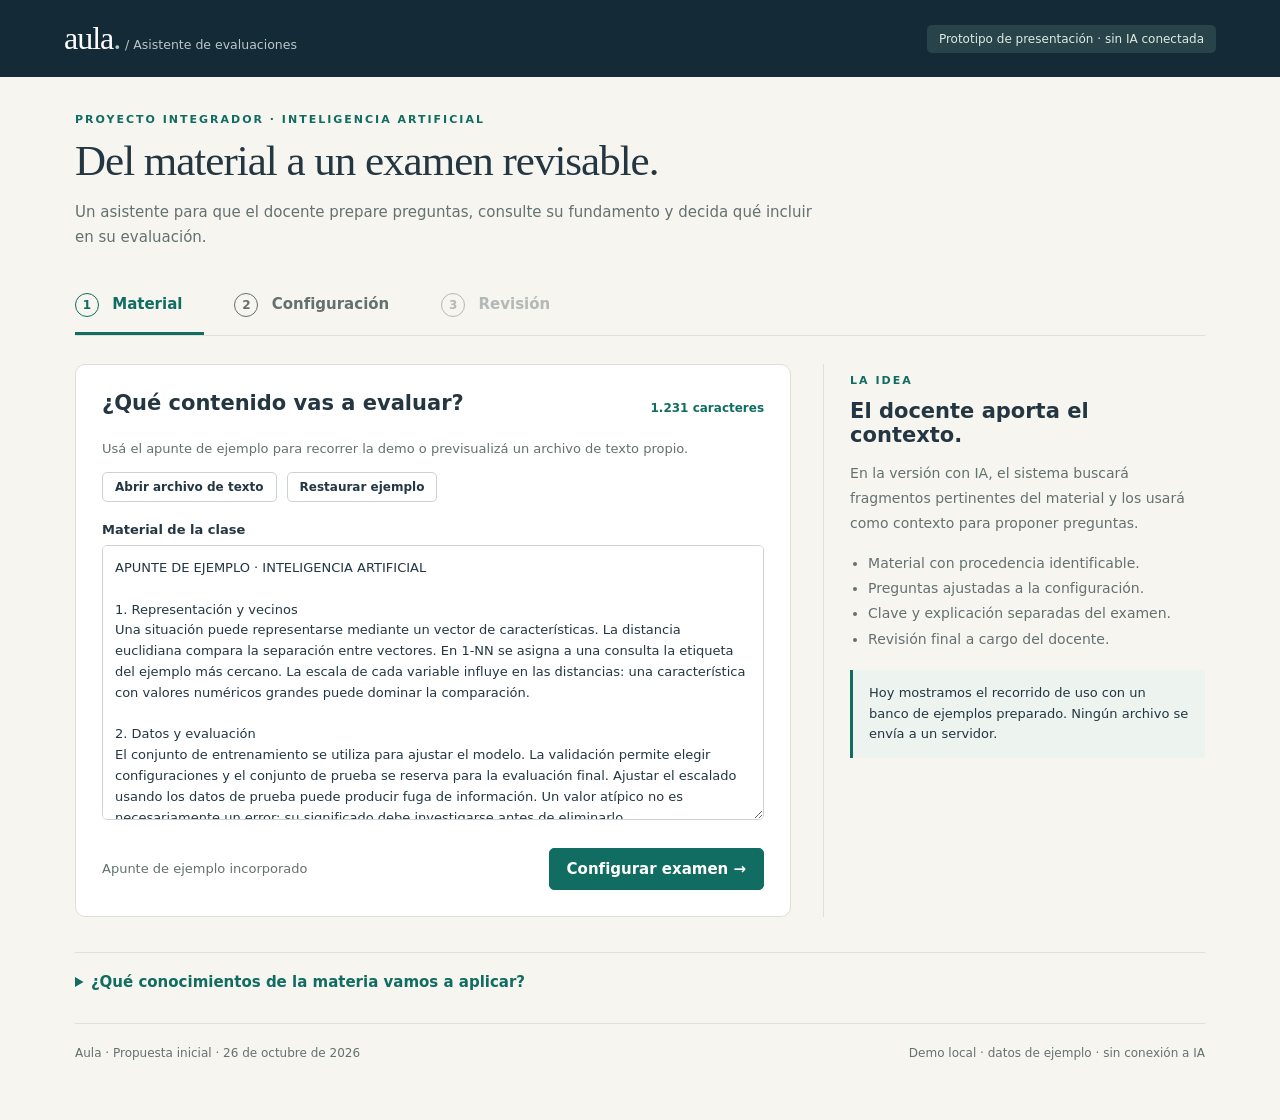
==== demo/index.html @ 92e00334 "Agregar propuesta del integrador y demo para GitHub Pages" ====
<!doctype html>
<html lang="es">
<head><meta charset="utf-8"><meta name="viewport" content="width=device-width, initial-scale=1"><title>Aula · Asistente de exámenes — demo</title>
<style>
:root{--navy:#142a37;--teal:#116c62;--mint:#e5f1eb;--paper:#f6f5f0;--line:#dedfd8;--ink:#233641;--muted:#64716f;--amber:#825a16}*{box-sizing:border-box}body{margin:0;background:var(--paper);color:var(--ink);font-family:Inter,ui-sans-serif,system-ui,-apple-system,sans-serif;font-size:15px}button,input,select,textarea{font:inherit}button{cursor:pointer}button:disabled{opacity:.45;cursor:not-allowed}button:focus-visible,a:focus-visible,input:focus-visible,textarea:focus-visible,select:focus-visible{outline:3px solid #d9a746;outline-offset:3px}header{background:var(--navy);color:white;padding:20px 5%;display:flex;align-items:center;justify-content:space-between;gap:15px}.brand{font-family:Georgia,serif;font-size:32px;letter-spacing:-1px}.brand span{color:#aad3bd}header small{color:#b8c8c8}.demo{background:#28434a;padding:7px 12px;border-radius:5px;font-size:12px;color:#dcebe0}.wrap{max-width:1190px;margin:auto;padding:36px 30px 60px}.eyebrow{text-transform:uppercase;letter-spacing:2px;color:var(--teal);font-size:11px;font-weight:750}h1{font-family:Georgia,serif;font-size:clamp(30px,4vw,43px);font-weight:400;letter-spacing:-1px;margin:10px 0}h2{font-size:21px;margin:0 0 10px}h3{font-size:17px;line-height:1.5}p{line-height:1.65}.lead{max-width:740px;color:var(--muted);margin-bottom:26px}.steps{display:flex;gap:0;border-bottom:1px solid var(--line);margin:28px 0}.step{border:0;border-bottom:3px solid transparent;background:transparent;padding:15px 22px 15px 0;margin-right:30px;color:var(--muted);font-weight:650}.step.active{color:var(--teal);border-bottom-color:var(--teal)}.step b{display:inline-grid;place-items:center;width:24px;height:24px;border:1px solid currentColor;border-radius:50%;margin-right:8px;font-size:12px}.grid{display:grid;grid-template-columns:minmax(0,1.5fr) minmax(270px,.8fr);gap:32px}.panel{background:white;border:1px solid var(--line);border-radius:10px;padding:26px}.aside{padding:10px 0 10px 26px;border-left:1px solid var(--line)}.aside p,.aside li{color:var(--muted);font-size:14px;line-height:1.8}.aside ul{padding-left:18px}.label,label.field{display:block;font-size:13px;font-weight:650;margin:20px 0 8px}.field:first-child{margin-top:0}input[type=text],input[type=number],select,textarea{width:100%;border:1px solid #ccd4ce;border-radius:5px;padding:12px;background:#fff;color:var(--ink)}textarea{line-height:1.6;resize:vertical}#material{min-height:275px;font-size:13px}.row{display:flex;align-items:center;gap:10px;flex-wrap:wrap}.actions{display:flex;justify-content:space-between;align-items:center;gap:15px;margin-top:24px;flex-wrap:wrap}.btn{border:1px solid #cbd4ce;border-radius:5px;background:white;padding:11px 17px;color:var(--ink);font-weight:600}.btn.primary{background:var(--teal);color:white;border-color:var(--teal)}.btn.small{padding:7px 12px;font-size:12px}.btn.ghost{border:0;background:transparent;color:var(--teal);padding-left:0}.note{padding:13px 16px;background:#edf3ef;border-left:3px solid var(--teal);font-size:13px;line-height:1.6;margin:18px 0}.note.amber{background:#faf1df;border-color:#b08b48;color:var(--amber)}.subtle{color:var(--muted);font-size:13px}.hidden,[hidden]{display:none!important}.config{display:grid;grid-template-columns:1fr 1fr;gap:5px 20px}.config .wide{grid-column:1/-1}.summary{display:flex;gap:25px;border-top:1px solid var(--line);border-bottom:1px solid var(--line);padding:18px 0;margin:18px 0}.summary strong{display:block;font-size:27px;color:var(--teal);font-family:Georgia,serif;font-weight:400}.summary span{font-size:12px;color:var(--muted)}.q{background:white;border:1px solid var(--line);border-radius:8px;padding:24px;margin:18px 0}.q-top{display:flex;justify-content:space-between;gap:10px;align-items:center}.q-num{font-size:11px;font-weight:750;color:var(--teal);letter-spacing:1px;text-transform:uppercase}.status{font-size:11px;color:var(--muted)}.status.ok{color:var(--teal)}.q.discarded{opacity:.6;border-style:dashed}.options{list-style:none;padding:0;margin:16px 0}.option{display:flex;gap:12px;padding:11px 13px;margin:7px 0;border:1px solid #e1e5df;border-radius:5px;line-height:1.5}.letter{font-weight:650;color:var(--muted);min-width:18px}.show-key .option.correct{border-color:#a4cdb5;background:#edf6ef}.explanation{display:none}.show-key .explanation{display:block;background:#f5f7f3;padding:16px;border-radius:5px;margin:18px 0;font-size:13px;line-height:1.7}.source{border-left:2px solid #b9cabc;padding-left:12px;margin:12px 0;font-style:italic}.q-foot{display:flex;justify-content:space-between;align-items:center;border-top:1px solid #edf0e9;padding-top:13px;gap:10px;flex-wrap:wrap}.toggle{display:flex;gap:8px;align-items:center;font-size:13px}.toolbar{display:flex;gap:10px;flex-wrap:wrap;margin:20px 0}details{margin-top:35px;border-top:1px solid var(--line);padding-top:20px}summary{cursor:pointer;color:var(--teal);font-weight:650}.concepts{display:grid;grid-template-columns:repeat(3,1fr);gap:24px;margin-top:18px}.concepts h3{font-size:14px}.concepts p{font-size:13px;color:var(--muted)}footer{border-top:1px solid var(--line);padding-top:22px;margin-top:32px;color:var(--muted);font-size:12px;display:flex;justify-content:space-between;gap:15px}dialog{border:0;border-radius:10px;padding:28px;max-width:640px;width:90%;max-height:90vh;overflow:auto;box-shadow:0 20px 80px #142a3740}dialog::backdrop{background:#142a3770}.editopt{display:grid;grid-template-columns:25px 1fr;align-items:center;gap:12px;margin:12px 0}.toast{position:fixed;bottom:24px;left:50%;transform:translateX(-50%);background:var(--navy);color:white;padding:13px 22px;border-radius:6px;z-index:20;font-size:13px}.error{color:#9b3e32;font-size:13px}.count{color:var(--teal);font-size:12px;font-weight:650}.mobile-only{display:none}@media(max-width:740px){.wrap{padding:25px 18px}.grid{grid-template-columns:1fr}.aside{padding:0;border:0}.step{font-size:12px;margin-right:10px;padding-right:6px}.step b{margin-right:4px}.panel,.q{padding:20px}.config{grid-template-columns:1fr}.concepts{grid-template-columns:1fr;gap:0}header small{display:none}footer{flex-direction:column}.summary{gap:20px}}
@media print{header,.hero,.steps,.toolbar,.q-foot,details,footer,.note,.actions,.summary,#editor,.toast,.screen-only{display:none!important}.wrap{padding:0;max-width:none}body{background:white}.q{break-inside:avoid;border:0;border-bottom:1px solid #ccc;border-radius:0;padding:10px 0}.option{border:0;padding:4px}.show-key .option.correct{background:white;border:0}.explanation{display:none!important}.q.discarded{display:none}.print-head{display:block!important}h1{font-size:25px}}
</style></head>
<body>
<header><div><span class="brand">aula<span>.</span></span> <small> / Asistente de evaluaciones</small></div><span class="demo">Prototipo de presentación · sin IA conectada</span></header>
<main class="wrap">
<div class="hero"><div class="eyebrow">Proyecto integrador · Inteligencia Artificial</div><h1>Del material a un examen revisable.</h1><p class="lead">Un asistente para que el docente prepare preguntas, consulte su fundamento y decida qué incluir en su evaluación.</p></div>
<nav class="steps" aria-label="Etapas"><button class="step active" data-step="1"><b>1</b> Material</button><button class="step" data-step="2"><b>2</b> Configuración</button><button class="step" data-step="3" disabled><b>3</b> Revisión</button></nav>
<section id="stage1"><div class="grid"><div class="panel"><div class="row" style="justify-content:space-between"><h2>¿Qué contenido vas a evaluar?</h2><span class="count" id="chars"></span></div><p class="subtle">Usá el apunte de ejemplo para recorrer la demo o previsualizá un archivo de texto propio.</p><div class="row"><label class="btn small" for="upload">Abrir archivo de texto</label><input id="upload" type="file" accept=".txt,.md,.html,.htm" hidden><button class="btn small" id="example">Restaurar ejemplo</button></div><label class="field" for="material">Material de la clase</label><textarea id="material" spellcheck="false"></textarea><div id="customNotice" class="note amber" hidden>Podés previsualizar tu texto, pero la demo no interpreta documentos ni genera preguntas nuevas. Para simular un examen, restaurá el apunte de ejemplo.</div><div class="actions"><span class="subtle" id="fileLabel">Apunte de ejemplo incorporado</span><button class="btn primary" id="next">Configurar examen →</button></div></div><aside class="aside"><div class="eyebrow">La idea</div><h2 style="margin-top:12px">El docente aporta el contexto.</h2><p>En la versión con IA, el sistema buscará fragmentos pertinentes del material y los usará como contexto para proponer preguntas.</p><ul><li>Material con procedencia identificable.</li><li>Preguntas ajustadas a la configuración.</li><li>Clave y explicación separadas del examen.</li><li>Revisión final a cargo del docente.</li></ul><div class="note">Hoy mostramos el recorrido de uso con un banco de ejemplos preparado. Ningún archivo se envía a un servidor.</div></aside></div></section>
<section id="stage2" hidden><div class="grid"><div class="panel"><h2>Un examen según tu criterio.</h2><p class="subtle">Definí el tema y la estructura de las preguntas.</p><form id="config"><div class="config"><div class="wide"><label class="field" for="examTitle">Título del examen</label><input id="examTitle" type="text" maxlength="120" value="Inteligencia Artificial · Evaluación de repaso" required></div><div><label class="field" for="topic">Contenido</label><select id="topic"><option value="all">Todos los temas del ejemplo</option><option value="representation">Representación y vecinos</option><option value="data">Datos y evaluación</option><option value="networks">Redes y aprendizaje</option></select></div><div><label class="field" for="amount">Cantidad de preguntas</label><input id="amount" type="number" value="4" min="1" max="6" required><div class="subtle" id="limit" style="margin-top:5px">Hasta 6 ejemplos disponibles.</div></div><div class="wide"><label class="field" for="mode">Respuestas correctas entre cuatro opciones</label><select id="mode"><option value="single">Una correcta por pregunta</option><option value="multi">Dos correctas por pregunta</option><option value="mixed">Combinar preguntas con una y dos correctas</option></select></div></div><div class="note">Las preguntas de esta demo están preparadas de antemano. La configuración selecciona sus variantes; no se está ejecutando generación con IA.</div><div id="configError" class="error" role="alert"></div><div class="actions"><button type="button" class="btn" id="back">← Material</button><button class="btn primary" id="generate">Crear examen de ejemplo →</button></div></form></div><aside class="aside"><div class="eyebrow">Alcance inicial</div><h2 style="margin-top:12px">Pocas decisiones, bien resueltas.</h2><p>La primera versión se concentrará en material textual, temas delimitados y preguntas con una o dos respuestas correctas.</p><p>No buscamos calificar alumnos ni determinar automáticamente la dificultad. Queremos que cada pregunta pueda revisarse contra su fuente.</p><div class="note">La demo permite editar, aprobar y descartar preguntas, y descargar las aprobadas con su clave separada.</div></aside></div></section>
<section id="stage3" hidden><div class="print-head" hidden><h1 id="printTitle"></h1><p>Nombre: _______________________ Fecha: ____________</p></div><div class="screen-only"><div class="eyebrow">Borrador del examen</div><h2 id="resultTitle" style="font-family:Georgia,serif;font-size:29px;margin-top:10px"></h2><div class="summary"><div><strong id="total">0</strong><span>preguntas</span></div><div><strong id="approved">0</strong><span>aprobadas</span></div><div><strong id="pending">0</strong><span>por revisar</span></div></div><div class="note">Ejemplos simulados a partir del apunte incorporado. Las referencias muestran el respaldo de los ejemplos; esta demo no ejecuta búsqueda semántica, TF-IDF ni un modelo generativo.</div></div><div class="toolbar"><button class="btn" id="reconfigure">← Cambiar configuración</button><label class="toggle"><input type="checkbox" id="showKey"> Mostrar clave y fundamento</label></div><div id="questions"></div><div class="toolbar"><button class="btn primary" id="downloadExam">Descargar examen aprobado</button><button class="btn" id="downloadKey">Descargar clave docente</button><button class="btn" id="print">Imprimir borrador</button></div><p class="subtle screen-only">Las descargas incluyen únicamente preguntas aprobadas. Se guardan como HTML imprimible; desde el navegador podés usar «Guardar como PDF».</p></section>
<details><summary>¿Qué conocimientos de la materia vamos a aplicar?</summary><div class="concepts"><div><h3>Representar y comparar</h3><p>Vectores, producto escalar, norma y similitud coseno para comparar solicitudes con fragmentos de documentos.</p></div><div><h3>Recuperar y generar</h3><p>TF-IDF y embeddings como alternativas de representación. Generación con contexto recuperado, usando modelos preentrenados.</p></div><div><h3>Evaluar y explicar</h3><p>Comparación pequeña de recuperación, revisión de claves y análisis de ambigüedades y referencias. El resultado se mide, no se presupone.</p></div></div></details>
<footer><span>Aula · Propuesta inicial · 26 de octubre de 2026</span><span>Demo local · datos de ejemplo · sin conexión a IA</span></footer>
</main>
<dialog id="editor"><form id="editForm"><h2>Editar pregunta</h2><p class="subtle" id="editHint"></p><label class="field" for="editQuestion">Enunciado</label><textarea id="editQuestion" rows="3" required></textarea><div class="label">Opciones · marcá las correctas</div><div id="editOptions"></div><label class="field" for="editExplanation">Fundamento</label><textarea id="editExplanation" rows="3" required></textarea><p class="subtle">La referencia original se conserva. Revisá que siga respaldando los cambios.</p><div class="error" id="editError" role="alert"></div><div class="actions"><button type="button" class="btn" id="cancelEdit">Cancelar</button><button class="btn primary">Guardar y volver a revisar</button></div></form></dialog>
<div class="toast" id="toast" role="status" hidden></div>
<script>
'use strict';
const $=s=>document.querySelector(s);
const sample=`APUNTE DE EJEMPLO · INTELIGENCIA ARTIFICIAL

1. Representación y vecinos
Una situación puede representarse mediante un vector de características. La distancia euclidiana compara la separación entre vectores. En 1-NN se asigna a una consulta la etiqueta del ejemplo más cercano. La escala de cada variable influye en las distancias: una característica con valores numéricos grandes puede dominar la comparación.

2. Datos y evaluación
El conjunto de entrenamiento se utiliza para ajustar el modelo. La validación permite elegir configuraciones y el conjunto de prueba se reserva para la evaluación final. Ajustar el escalado usando los datos de prueba puede producir fuga de información. Un valor atípico no es necesariamente un error: su significado debe investigarse antes de eliminarlo.

3. Redes y aprendizaje
Una neurona calcula una combinación ponderada de entradas más un sesgo y aplica una activación. ReLU devuelve cero para entradas negativas y conserva las positivas. Backpropagation calcula gradientes de la pérdida; el optimizador utiliza esos gradientes para actualizar parámetros. Una tasa de aprendizaje demasiado grande puede producir inestabilidad. Mejorar en entrenamiento no garantiza generalizar a casos nuevos.`;
const bank=[
{topic:'representation',section:'1. Representación y vecinos',quote:'En 1-NN se asigna a una consulta la etiqueta del ejemplo más cercano.',single:['¿Cómo decide un clasificador 1-NN sobre una consulta nueva?',['Copia la etiqueta del ejemplo más cercano.','Promedia todas las etiquetas y devuelve siempre un decimal.','Ignora los ejemplos y usa una clase fija.','Entrena necesariamente una red neuronal profunda.'],[0],'1-NN compara la consulta con los ejemplos y utiliza la etiqueta del vecino más cercano. Las demás opciones no describen ese mecanismo.'],multi:['¿Qué afirmaciones sobre representación y 1-NN coinciden con el apunte?',['Una situación puede expresarse como un vector de características.','1-NN utiliza la etiqueta de un ejemplo cercano para decidir.','1-NN necesita una red profunda para calcular una distancia.','La representación conserva necesariamente toda la información del mundo real.'],[0,1],'Los vectores representan características seleccionadas y 1-NN utiliza el vecino más cercano. No requiere una red profunda y la representación no garantiza conservar toda la realidad.']},
{topic:'representation',section:'1. Representación y vecinos',quote:'La escala de cada variable influye en las distancias: una característica con valores numéricos grandes puede dominar la comparación.',single:['¿Qué problema puede causar comparar variables con escalas muy diferentes?',['Una variable de gran magnitud puede dominar la distancia.','La distancia deja de depender de los valores numéricos.','Todas las variables adquieren automáticamente la misma influencia.','El algoritmo elimina las variables irrelevantes por sí solo.'],[0],'La distancia combina diferencias numéricas. Una escala grande puede tener un peso desproporcionado; las otras opciones atribuyen al algoritmo propiedades que el apunte no establece.'],multi:['¿Qué dos afirmaciones sobre las distancias están respaldadas por el apunte?',['La distancia euclidiana permite comparar separación entre vectores.','Las escalas influyen en la comparación entre observaciones.','Una escala grande prueba que la variable es más importante.','Cambiar las unidades nunca puede modificar los vecinos encontrados.'],[0,1],'La distancia compara representaciones y depende de sus escalas. Una magnitud numérica mayor no demuestra importancia conceptual y cambiar unidades puede cambiar las distancias.']},
{topic:'data',section:'2. Datos y evaluación',quote:'La validación permite elegir configuraciones y el conjunto de prueba se reserva para la evaluación final.',single:['¿Para qué se utiliza principalmente el conjunto de validación?',['Para elegir configuraciones durante el desarrollo.','Para reemplazar todos los datos de entrenamiento.','Para garantizar que nunca habrá errores.','Para publicar directamente la nota de los estudiantes.'],[0],'La validación orienta la selección de configuraciones; entrenamiento y prueba cumplen funciones diferentes. No garantiza ausencia de errores ni asigna notas.'],multi:['¿Qué dos prácticas son coherentes con la separación de datos del apunte?',['Usar validación para elegir configuraciones.','Reservar prueba para una evaluación final.','Usar siempre el test para elegir el mejor modelo.','Ajustar todas las transformaciones con prueba antes de entrenar.'],[0,1],'La selección utiliza validación y la evaluación final utiliza prueba. Elegir o ajustar con test compromete su independencia.']},
{topic:'data',section:'2. Datos y evaluación',quote:'Ajustar el escalado usando los datos de prueba puede producir fuga de información. Un valor atípico no es necesariamente un error: su significado debe investigarse antes de eliminarlo.',single:['¿Qué conviene hacer al encontrar un valor atípico?',['Investigar qué representa antes de decidir eliminarlo.','Borrarlo siempre porque necesariamente está mal.','Convertirlo automáticamente en la etiqueta correcta.','Utilizarlo para elegir el resultado deseado del test.'],[0],'El apunte distingue una observación atípica de un error confirmado. Las otras acciones no están justificadas por detectar un extremo.'],multi:['¿Qué dos afirmaciones sobre calidad de datos son correctas según el apunte?',['Ajustar el escalado con test puede introducir fuga de información.','Un valor atípico puede requerir investigación antes de eliminarlo.','Todo valor atípico demuestra una falla del sensor.','El test debe determinar siempre las transformaciones del modelo.'],[0,1],'El uso de test para ajustar transformaciones puede contaminar la evaluación, y los valores atípicos deben interpretarse en contexto.']},
{topic:'networks',section:'3. Redes y aprendizaje',quote:'Una neurona calcula una combinación ponderada de entradas más un sesgo y aplica una activación. ReLU devuelve cero para entradas negativas y conserva las positivas.',single:['¿Qué devuelve ReLU cuando recibe un valor negativo?',['Cero.','El mismo valor negativo.','Siempre uno.','Una etiqueta elegida al azar.'],[0],'ReLU aplica max(0,z): devuelve cero para valores negativos. Las otras opciones no corresponden a esa función.'],multi:['¿Qué dos afirmaciones describen la neurona y ReLU?',['La neurona combina entradas usando pesos y un sesgo.','ReLU conserva los valores positivos.','ReLU convierte cualquier entrada en una probabilidad calibrada.','El sesgo reemplaza a todas las entradas de una neurona.'],[0,1],'La combinación ponderada y el sesgo forman la preactivación; ReLU mantiene la región positiva. No produce por sí sola una probabilidad calibrada ni elimina las entradas.']},
{topic:'networks',section:'3. Redes y aprendizaje',quote:'Backpropagation calcula gradientes de la pérdida; el optimizador utiliza esos gradientes para actualizar parámetros. Una tasa de aprendizaje demasiado grande puede producir inestabilidad.',single:['¿Cuál es la función de backpropagation?',['Calcular los gradientes de la pérdida.','Eliminar la necesidad de una función de pérdida.','Garantizar que el modelo generalice perfectamente.','Elegir por sí solo todas las variables del dataset.'],[0],'Backpropagation calcula gradientes; el optimizador realiza la actualización. Ninguno de los otros efectos está garantizado por el procedimiento.'],multi:['¿Qué dos afirmaciones sobre entrenamiento coinciden con el apunte?',['El optimizador utiliza gradientes para actualizar parámetros.','Una tasa de aprendizaje excesiva puede provocar inestabilidad.','Mejorar en entrenamiento garantiza generalizar.','Backpropagation vuelve innecesarios los datos.'],[0,1],'El optimizador utiliza los gradientes y el tamaño del paso afecta estabilidad. El desempeño de entrenamiento no garantiza generalización y el aprendizaje sigue requiriendo datos.']}
];
let questions=[],editing=-1,custom=false;
function esc(v){return String(v).replace(/[&<>"']/g,c=>({'&':'&amp;','<':'&lt;','>':'&gt;','"':'&quot;',"'":'&#39;'}[c]));}
function toast(t){$('#toast').textContent=t;$('#toast').hidden=false;clearTimeout(toast.timer);toast.timer=setTimeout(()=>$('#toast').hidden=true,3500);}
function stage(n){[1,2,3].forEach(i=>{$('#stage'+i).hidden=i!==n;const b=$(`[data-step="${i}"]`);b.classList.toggle('active',i===n);b.setAttribute('aria-current',i===n?'step':'false');});window.scrollTo({top:0,behavior:'smooth'});}
function materialChange(){custom=$('#material').value.trim()!==sample.trim();$('#chars').textContent=$('#material').value.length.toLocaleString('es-AR')+' caracteres';$('#customNotice').hidden=!custom;$('#generate').disabled=custom||!$('#material').value.trim();}
function restore(){ $('#material').value=sample;$('#fileLabel').textContent='Apunte de ejemplo incorporado';$('#upload').value='';materialChange();}
$('#material').addEventListener('input',materialChange);$('#example').onclick=restore;
$('#upload').onchange=async e=>{const f=e.target.files[0];if(!f)return;if(f.size>1000000){toast('Para esta previsualización, usá un archivo de hasta 1 MB.');return;}let text=await f.text();if(/\.html?$/i.test(f.name)){const d=new DOMParser().parseFromString(text,'text/html');d.querySelectorAll('script,style,noscript').forEach(n=>n.remove());text=d.body.textContent;}$('#material').value=text;$('#fileLabel').textContent=f.name;materialChange();};
$('#next').onclick=()=>{if(!$('#material').value.trim()){toast('Agregá material o restaurá el ejemplo.');return;}stage(2);};$('#back').onclick=()=>stage(1);$('#reconfigure').onclick=()=>stage(2);
document.querySelectorAll('.step').forEach(b=>b.onclick=()=>stage(Number(b.dataset.step)));
$('#topic').onchange=()=>{let limit=$('#topic').value==='all'?6:2;$('#amount').max=limit;$('#amount').value=Math.min(Number($('#amount').value)||1,limit);$('#limit').textContent=`Hasta ${limit} ejemplos disponibles para esta selección.`;};
$('#config').onsubmit=e=>{e.preventDefault();if(custom){toast('Restaurá el material de ejemplo para simular el examen.');return;}const amount=Number($('#amount').value),topic=$('#topic').value;const pool=bank.filter(q=>topic==='all'||q.topic===topic);if(!Number.isInteger(amount)||amount<1||amount>pool.length){$('#configError').textContent='Elegí una cantidad válida para los ejemplos disponibles.';return;}$('#configError').textContent='';const selected=topic==='all'?[bank[0],bank[2],bank[4],bank[1],bank[3],bank[5]]:pool;questions=selected.slice(0,amount).map((b,i)=>{const multi=$('#mode').value==='multi'||($('#mode').value==='mixed'&&i%2===1);const v=multi?b.multi:b.single;const order=[0,1,2,3].map((_,j)=>(j+i)%4);return {q:v[0],options:order.map(j=>v[1][j]),keys:order.map((j,k)=>v[2].includes(j)?k:-1).filter(k=>k>=0),explanation:v[3],section:b.section,quote:b.quote,status:'pending',required:v[2].length};});$('#resultTitle').textContent=$('#examTitle').value;$('#printTitle').textContent=$('#examTitle').value;$('#showKey').checked=false;$('#questions').classList.remove('show-key');$('[data-step="3"]').disabled=false;render();stage(3);toast('Examen de ejemplo preparado. Revisá las preguntas.');};
function render(){ $('#total').textContent=questions.length;$('#approved').textContent=questions.filter(q=>q.status==='approved').length;$('#pending').textContent=questions.filter(q=>q.status==='pending').length;$('#questions').innerHTML=questions.map((q,i)=>`<article class="q ${q.status==='discarded'?'discarded':''}"><div class="q-top"><span class="q-num">Pregunta ${i+1} · ${q.required===1?'Una correcta':'Dos correctas'}</span><span class="status ${q.status==='approved'?'ok':''}">${q.status==='approved'?'✓ Aprobada':q.status==='discarded'?'Descartada':'Pendiente de revisión'}</span></div><h3>${esc(q.q)}</h3><p class="subtle">${q.required===1?'Marcá una opción.':'Marcá exactamente dos opciones.'}</p><ul class="options">${q.options.map((o,j)=>`<li class="option ${q.keys.includes(j)?'correct':''}"><span class="letter">${String.fromCharCode(65+j)}.</span><span>${esc(o)}</span></li>`).join('')}</ul><div class="explanation"><strong>Clave: ${q.keys.map(k=>String.fromCharCode(65+k)).join(', ')}</strong><p>${esc(q.explanation)}</p><strong>Apunte de ejemplo · ${esc(q.section)}</strong><div class="source">«${esc(q.quote)}»</div><span class="subtle">Referencia del ejemplo incorporado; la edición requiere volver a comprobarla.</span></div><div class="q-foot"><button class="btn small" data-action="edit" data-i="${i}">Editar</button><div class="row"><button class="btn small" data-action="discard" data-i="${i}">${q.status==='discarded'?'Restaurar':'Descartar'}</button><button class="btn small ${q.status==='approved'?'':'primary'}" data-action="approve" data-i="${i}">${q.status==='approved'?'Volver a revisar':'Aprobar pregunta'}</button></div></div></article>`).join('');}
$('#questions').onclick=e=>{const b=e.target.closest('button[data-action]');if(!b)return;const i=Number(b.dataset.i),q=questions[i];if(b.dataset.action==='edit'){editing=i;$('#editQuestion').value=q.q;$('#editExplanation').value=q.explanation;$('#editHint').textContent=`Conservá ${q.required} respuesta${q.required===1?' correcta':'s correctas'} entre cuatro opciones.`;$('#editOptions').innerHTML=q.options.map((o,j)=>`<div class="editopt"><input type="checkbox" aria-label="Opción ${String.fromCharCode(65+j)} correcta" value="${j}" ${q.keys.includes(j)?'checked':''}><input type="text" aria-label="Texto de opción ${String.fromCharCode(65+j)}" value="${esc(o)}" required></div>`).join('');$('#editError').textContent='';$('#editor').showModal();return;}if(b.dataset.action==='approve')q.status=q.status==='approved'?'pending':'approved';if(b.dataset.action==='discard')q.status=q.status==='discarded'?'pending':'discarded';render();};
$('#cancelEdit').onclick=()=>$('#editor').close();$('#editForm').onsubmit=e=>{e.preventDefault();const q=questions[editing];const keys=[...$('#editOptions').querySelectorAll('input[type=checkbox]:checked')].map(n=>Number(n.value));if(keys.length!==q.required){$('#editError').textContent=`Marcá exactamente ${q.required} respuesta${q.required===1?'':'s'} correcta${q.required===1?'':'s'}.`;return;}q.q=$('#editQuestion').value.trim();q.options=[...$('#editOptions').querySelectorAll('input[type=text]')].map(n=>n.value.trim());q.explanation=$('#editExplanation').value.trim();if(!q.q||!q.explanation||q.options.some(o=>!o)){ $('#editError').textContent='Completá el enunciado, todas las opciones y el fundamento.';return;}q.keys=keys;q.status='pending';$('#editor').close();render();toast('Cambios guardados. La pregunta vuelve a estar pendiente.');};
$('#showKey').onchange=e=>$('#questions').classList.toggle('show-key',e.target.checked);
function download(key){const approved=questions.filter(q=>q.status==='approved');if(!approved.length){toast('Aprobá al menos una pregunta antes de descargar.');return;}const title=$('#examTitle').value;const html=`<!doctype html><html lang="es"><meta charset="utf-8"><title>${esc(title)}${key?' · Clave':''}</title><style>body{font:16px Georgia,serif;max-width:800px;margin:45px auto;padding:0 25px;line-height:1.6;color:#192f3b}article{break-inside:avoid;border-bottom:1px solid #ddd;padding:15px 0}li{margin:8px 0}.note{font:12px system-ui;color:#666}h1{font-size:26px}</style><h1>${esc(title)}${key?' · Clave docente':''}</h1><p class="note">Prototipo de presentación: contenido de ejemplo, sin generación con IA.</p>${key?'':'<p>Nombre: __________________________ Fecha: __________</p>'}${approved.map((q,i)=>`<article><h3>${i+1}. ${esc(q.q)}</h3><p>${q.required===1?'Marcá una opción.':'Marcá exactamente dos opciones.'}</p><ol type="A">${q.options.map((o,j)=>`<li>${esc(o)}${key&&q.keys.includes(j)?' <strong>✓ Correcta</strong>':''}</li>`).join('')}</ol>${key?`<p><strong>Fundamento:</strong> ${esc(q.explanation)}</p><p><strong>Fuente:</strong> Apunte de ejemplo · ${esc(q.section)}</p><blockquote>${esc(q.quote)}</blockquote>`:''}</article>`).join('')}</html>`;const blob=new Blob([html],{type:'text/html;charset=utf-8'}),url=URL.createObjectURL(blob),a=document.createElement('a');a.href=url;a.download=key?'clave_docente_demo.html':'examen_demo.html';a.click();setTimeout(()=>URL.revokeObjectURL(url),1000);toast(key?'Clave docente descargada.':'Examen aprobado descargado.');}
$('#downloadExam').onclick=()=>download(false);$('#downloadKey').onclick=()=>download(true);$('#print').onclick=()=>window.print();restore();
</script></body></html>
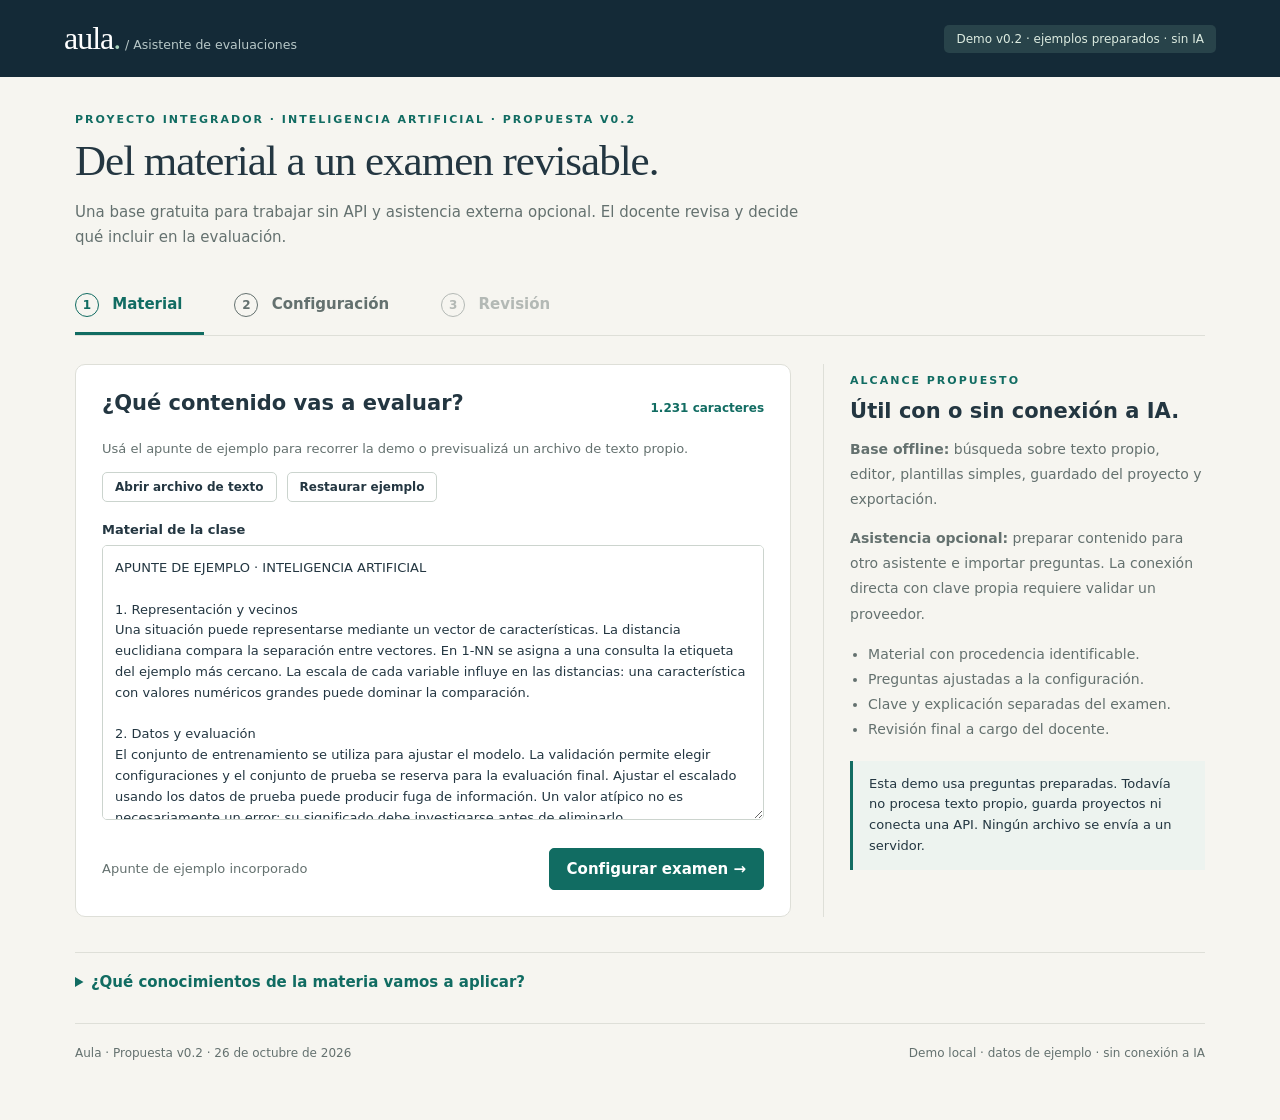
==== commit 9d7272f4: "Alinear propuesta, informe y demo con alcance offline y asistencia opcional" ====
--- a/demo/index.html
+++ b/demo/index.html
@@ -6,15 +6,15 @@
 @media print{header,.hero,.steps,.toolbar,.q-foot,details,footer,.note,.actions,.summary,#editor,.toast,.screen-only{display:none!important}.wrap{padding:0;max-width:none}body{background:white}.q{break-inside:avoid;border:0;border-bottom:1px solid #ccc;border-radius:0;padding:10px 0}.option{border:0;padding:4px}.show-key .option.correct{background:white;border:0}.explanation{display:none!important}.q.discarded{display:none}.print-head{display:block!important}h1{font-size:25px}}
 </style></head>
 <body>
-<header><div><span class="brand">aula<span>.</span></span> <small> / Asistente de evaluaciones</small></div><span class="demo">Prototipo de presentación · sin IA conectada</span></header>
+<header><div><span class="brand">aula<span>.</span></span> <small> / Asistente de evaluaciones</small></div><span class="demo">Demo v0.2 · ejemplos preparados · sin IA</span></header>
 <main class="wrap">
-<div class="hero"><div class="eyebrow">Proyecto integrador · Inteligencia Artificial</div><h1>Del material a un examen revisable.</h1><p class="lead">Un asistente para que el docente prepare preguntas, consulte su fundamento y decida qué incluir en su evaluación.</p></div>
+<div class="hero"><div class="eyebrow">Proyecto integrador · Inteligencia Artificial · propuesta v0.2</div><h1>Del material a un examen revisable.</h1><p class="lead">Una base gratuita para trabajar sin API y asistencia externa opcional. El docente revisa y decide qué incluir en la evaluación.</p></div>
 <nav class="steps" aria-label="Etapas"><button class="step active" data-step="1"><b>1</b> Material</button><button class="step" data-step="2"><b>2</b> Configuración</button><button class="step" data-step="3" disabled><b>3</b> Revisión</button></nav>
-<section id="stage1"><div class="grid"><div class="panel"><div class="row" style="justify-content:space-between"><h2>¿Qué contenido vas a evaluar?</h2><span class="count" id="chars"></span></div><p class="subtle">Usá el apunte de ejemplo para recorrer la demo o previsualizá un archivo de texto propio.</p><div class="row"><label class="btn small" for="upload">Abrir archivo de texto</label><input id="upload" type="file" accept=".txt,.md,.html,.htm" hidden><button class="btn small" id="example">Restaurar ejemplo</button></div><label class="field" for="material">Material de la clase</label><textarea id="material" spellcheck="false"></textarea><div id="customNotice" class="note amber" hidden>Podés previsualizar tu texto, pero la demo no interpreta documentos ni genera preguntas nuevas. Para simular un examen, restaurá el apunte de ejemplo.</div><div class="actions"><span class="subtle" id="fileLabel">Apunte de ejemplo incorporado</span><button class="btn primary" id="next">Configurar examen →</button></div></div><aside class="aside"><div class="eyebrow">La idea</div><h2 style="margin-top:12px">El docente aporta el contexto.</h2><p>En la versión con IA, el sistema buscará fragmentos pertinentes del material y los usará como contexto para proponer preguntas.</p><ul><li>Material con procedencia identificable.</li><li>Preguntas ajustadas a la configuración.</li><li>Clave y explicación separadas del examen.</li><li>Revisión final a cargo del docente.</li></ul><div class="note">Hoy mostramos el recorrido de uso con un banco de ejemplos preparado. Ningún archivo se envía a un servidor.</div></aside></div></section>
-<section id="stage2" hidden><div class="grid"><div class="panel"><h2>Un examen según tu criterio.</h2><p class="subtle">Definí el tema y la estructura de las preguntas.</p><form id="config"><div class="config"><div class="wide"><label class="field" for="examTitle">Título del examen</label><input id="examTitle" type="text" maxlength="120" value="Inteligencia Artificial · Evaluación de repaso" required></div><div><label class="field" for="topic">Contenido</label><select id="topic"><option value="all">Todos los temas del ejemplo</option><option value="representation">Representación y vecinos</option><option value="data">Datos y evaluación</option><option value="networks">Redes y aprendizaje</option></select></div><div><label class="field" for="amount">Cantidad de preguntas</label><input id="amount" type="number" value="4" min="1" max="6" required><div class="subtle" id="limit" style="margin-top:5px">Hasta 6 ejemplos disponibles.</div></div><div class="wide"><label class="field" for="mode">Respuestas correctas entre cuatro opciones</label><select id="mode"><option value="single">Una correcta por pregunta</option><option value="multi">Dos correctas por pregunta</option><option value="mixed">Combinar preguntas con una y dos correctas</option></select></div></div><div class="note">Las preguntas de esta demo están preparadas de antemano. La configuración selecciona sus variantes; no se está ejecutando generación con IA.</div><div id="configError" class="error" role="alert"></div><div class="actions"><button type="button" class="btn" id="back">← Material</button><button class="btn primary" id="generate">Crear examen de ejemplo →</button></div></form></div><aside class="aside"><div class="eyebrow">Alcance inicial</div><h2 style="margin-top:12px">Pocas decisiones, bien resueltas.</h2><p>La primera versión se concentrará en material textual, temas delimitados y preguntas con una o dos respuestas correctas.</p><p>No buscamos calificar alumnos ni determinar automáticamente la dificultad. Queremos que cada pregunta pueda revisarse contra su fuente.</p><div class="note">La demo permite editar, aprobar y descartar preguntas, y descargar las aprobadas con su clave separada.</div></aside></div></section>
-<section id="stage3" hidden><div class="print-head" hidden><h1 id="printTitle"></h1><p>Nombre: _______________________ Fecha: ____________</p></div><div class="screen-only"><div class="eyebrow">Borrador del examen</div><h2 id="resultTitle" style="font-family:Georgia,serif;font-size:29px;margin-top:10px"></h2><div class="summary"><div><strong id="total">0</strong><span>preguntas</span></div><div><strong id="approved">0</strong><span>aprobadas</span></div><div><strong id="pending">0</strong><span>por revisar</span></div></div><div class="note">Ejemplos simulados a partir del apunte incorporado. Las referencias muestran el respaldo de los ejemplos; esta demo no ejecuta búsqueda semántica, TF-IDF ni un modelo generativo.</div></div><div class="toolbar"><button class="btn" id="reconfigure">← Cambiar configuración</button><label class="toggle"><input type="checkbox" id="showKey"> Mostrar clave y fundamento</label></div><div id="questions"></div><div class="toolbar"><button class="btn primary" id="downloadExam">Descargar examen aprobado</button><button class="btn" id="downloadKey">Descargar clave docente</button><button class="btn" id="print">Imprimir borrador</button></div><p class="subtle screen-only">Las descargas incluyen únicamente preguntas aprobadas. Se guardan como HTML imprimible; desde el navegador podés usar «Guardar como PDF».</p></section>
-<details><summary>¿Qué conocimientos de la materia vamos a aplicar?</summary><div class="concepts"><div><h3>Representar y comparar</h3><p>Vectores, producto escalar, norma y similitud coseno para comparar solicitudes con fragmentos de documentos.</p></div><div><h3>Recuperar y generar</h3><p>TF-IDF y embeddings como alternativas de representación. Generación con contexto recuperado, usando modelos preentrenados.</p></div><div><h3>Evaluar y explicar</h3><p>Comparación pequeña de recuperación, revisión de claves y análisis de ambigüedades y referencias. El resultado se mide, no se presupone.</p></div></div></details>
-<footer><span>Aula · Propuesta inicial · 26 de octubre de 2026</span><span>Demo local · datos de ejemplo · sin conexión a IA</span></footer>
+<section id="stage1"><div class="grid"><div class="panel"><div class="row" style="justify-content:space-between"><h2>¿Qué contenido vas a evaluar?</h2><span class="count" id="chars"></span></div><p class="subtle">Usá el apunte de ejemplo para recorrer la demo o previsualizá un archivo de texto propio.</p><div class="row"><label class="btn small" for="upload">Abrir archivo de texto</label><input id="upload" type="file" accept=".txt,.md,.html,.htm" hidden><button class="btn small" id="example">Restaurar ejemplo</button></div><label class="field" for="material">Material de la clase</label><textarea id="material" spellcheck="false"></textarea><div id="customNotice" class="note amber" hidden>Podés previsualizar tu texto, pero la demo no interpreta documentos ni genera preguntas nuevas. Para simular un examen, restaurá el apunte de ejemplo.</div><div class="actions"><span class="subtle" id="fileLabel">Apunte de ejemplo incorporado</span><button class="btn primary" id="next">Configurar examen →</button></div></div><aside class="aside"><div class="eyebrow">Alcance propuesto</div><h2 style="margin-top:12px">Útil con o sin conexión a IA.</h2><p><strong>Base offline:</strong> búsqueda sobre texto propio, editor, plantillas simples, guardado del proyecto y exportación.</p><p><strong>Asistencia opcional:</strong> preparar contenido para otro asistente e importar preguntas. La conexión directa con clave propia requiere validar un proveedor.</p><ul><li>Material con procedencia identificable.</li><li>Preguntas ajustadas a la configuración.</li><li>Clave y explicación separadas del examen.</li><li>Revisión final a cargo del docente.</li></ul><div class="note">Esta demo usa preguntas preparadas. Todavía no procesa texto propio, guarda proyectos ni conecta una API. Ningún archivo se envía a un servidor.</div></aside></div></section>
+<section id="stage2" hidden><div class="grid"><div class="panel"><h2>Un examen según tu criterio.</h2><p class="subtle">Definí el tema y la estructura de las preguntas.</p><form id="config"><div class="config"><div class="wide"><label class="field" for="accessMode">Recorrido a presentar</label><select id="accessMode"><option value="basic">Básico sin API · simulación</option><option value="assisted">Asistencia externa opcional · simulación</option></select><div id="accessHelp" class="note">En el producto: búsqueda, editor y plantillas simples sobre texto propio, sin API. En esta demo: selección de ejemplos preparados.</div></div><div class="wide"><label class="field" for="examTitle">Título del examen</label><input id="examTitle" type="text" maxlength="120" value="Inteligencia Artificial · Evaluación de repaso" required></div><div><label class="field" for="topic">Contenido</label><select id="topic"><option value="all">Todos los temas del ejemplo</option><option value="representation">Representación y vecinos</option><option value="data">Datos y evaluación</option><option value="networks">Redes y aprendizaje</option></select></div><div><label class="field" for="amount">Cantidad de preguntas</label><input id="amount" type="number" value="4" min="1" max="6" required><div class="subtle" id="limit" style="margin-top:5px">Hasta 6 ejemplos disponibles.</div></div><div class="wide"><label class="field" for="mode">Respuestas correctas entre cuatro opciones</label><select id="mode"><option value="single">Una correcta por pregunta</option><option value="multi">Dos correctas por pregunta</option><option value="mixed">Combinar preguntas con una y dos correctas</option></select></div></div><div class="note">Las preguntas de esta demo están preparadas de antemano. La configuración selecciona sus variantes; no se está ejecutando generación con IA.</div><div id="configError" class="error" role="alert"></div><div class="actions"><button type="button" class="btn" id="back">← Material</button><button class="btn primary" id="generate">Preparar borrador de ejemplo →</button></div></form></div><aside class="aside"><div class="eyebrow">Alcance inicial</div><h2 style="margin-top:12px">Pocas decisiones, bien resueltas.</h2><p>El mínimo propuesto usa texto propio, cuatro opciones y una o dos respuestas correctas. La generación libre no es una función offline comprometida.</p><p>El modo asistido puede usar intercambio manual con otro asistente. No se promete una API gratuita universal ni un servidor pago.</p><div class="note">Hoy funcionan edición, revisión y descarga de ejemplos. Guardar/importar proyectos y procesar material propio son funciones previstas, todavía no implementadas.</div></aside></div></section>
+<section id="stage3" hidden><div class="print-head" hidden><h1 id="printTitle"></h1><p>Nombre: _______________________ Fecha: ____________</p></div><div class="screen-only"><div class="eyebrow">Borrador del examen</div><h2 id="resultTitle" style="font-family:Georgia,serif;font-size:29px;margin-top:10px"></h2><div class="summary"><div><strong id="total">0</strong><span>preguntas</span></div><div><strong id="approved">0</strong><span>aprobadas</span></div><div><strong id="pending">0</strong><span>por revisar</span></div></div><div class="note">Ejemplos simulados a partir del apunte incorporado. Las referencias muestran el respaldo de los ejemplos; esta demo no ejecuta búsqueda semántica, TF-IDF ni un modelo generativo.</div></div><p class="subtle screen-only" id="selectedRoute"></p><div class="toolbar"><button class="btn" id="reconfigure">← Cambiar configuración</button><label class="toggle"><input type="checkbox" id="showKey"> Mostrar clave y fundamento</label></div><div id="questions"></div><div class="toolbar"><button class="btn primary" id="downloadExam">Descargar examen aprobado</button><button class="btn" id="downloadKey">Descargar clave docente</button><button class="btn" id="print">Imprimir borrador</button></div><p class="subtle screen-only">Las descargas incluyen únicamente preguntas aprobadas. Se guardan como HTML imprimible; desde el navegador podés usar «Guardar como PDF».</p></section>
+<details><summary>¿Qué conocimientos de la materia vamos a aplicar?</summary><div class="concepts"><div><h3>Representar y comparar</h3><p>Vectores, producto escalar, norma y similitud coseno para comparar solicitudes con fragmentos de documentos.</p></div><div><h3>Recuperar y generar</h3><p>Búsqueda simple y TF-IDF/coseno en el núcleo. Contexto para asistencia externa; embeddings y modelos propios son ampliaciones opcionales.</p></div><div><h3>Evaluar y explicar</h3><p>Comparación pequeña de recuperación, revisión de claves y análisis de ambigüedades y referencias. El resultado se mide, no se presupone.</p></div></div></details>
+<footer><span>Aula · Propuesta v0.2 · 26 de octubre de 2026</span><span>Demo local · datos de ejemplo · sin conexión a IA</span></footer>
 </main>
 <dialog id="editor"><form id="editForm"><h2>Editar pregunta</h2><p class="subtle" id="editHint"></p><label class="field" for="editQuestion">Enunciado</label><textarea id="editQuestion" rows="3" required></textarea><div class="label">Opciones · marcá las correctas</div><div id="editOptions"></div><label class="field" for="editExplanation">Fundamento</label><textarea id="editExplanation" rows="3" required></textarea><p class="subtle">La referencia original se conserva. Revisá que siga respaldando los cambios.</p><div class="error" id="editError" role="alert"></div><div class="actions"><button type="button" class="btn" id="cancelEdit">Cancelar</button><button class="btn primary">Guardar y volver a revisar</button></div></form></dialog>
 <div class="toast" id="toast" role="status" hidden></div>
@@ -40,6 +40,7 @@
 {topic:'networks',section:'3. Redes y aprendizaje',quote:'Backpropagation calcula gradientes de la pérdida; el optimizador utiliza esos gradientes para actualizar parámetros. Una tasa de aprendizaje demasiado grande puede producir inestabilidad.',single:['¿Cuál es la función de backpropagation?',['Calcular los gradientes de la pérdida.','Eliminar la necesidad de una función de pérdida.','Garantizar que el modelo generalice perfectamente.','Elegir por sí solo todas las variables del dataset.'],[0],'Backpropagation calcula gradientes; el optimizador realiza la actualización. Ninguno de los otros efectos está garantizado por el procedimiento.'],multi:['¿Qué dos afirmaciones sobre entrenamiento coinciden con el apunte?',['El optimizador utiliza gradientes para actualizar parámetros.','Una tasa de aprendizaje excesiva puede provocar inestabilidad.','Mejorar en entrenamiento garantiza generalizar.','Backpropagation vuelve innecesarios los datos.'],[0,1],'El optimizador utiliza los gradientes y el tamaño del paso afecta estabilidad. El desempeño de entrenamiento no garantiza generalización y el aprendizaje sigue requiriendo datos.']}
 ];
 let questions=[],editing=-1,custom=false;
+$('#accessMode').onchange=()=>{ $('#accessHelp').textContent=$('#accessMode').value==='basic'?'En el producto: búsqueda, editor y plantillas simples sobre texto propio, sin API. En esta demo: selección de ejemplos preparados.':'En el producto: intercambio con un asistente externo y API directa solo si se valida un proveedor. Esta demo no solicita claves ni conecta servicios; muestra los mismos ejemplos preparados.'; };
 function esc(v){return String(v).replace(/[&<>"']/g,c=>({'&':'&amp;','<':'&lt;','>':'&gt;','"':'&quot;',"'":'&#39;'}[c]));}
 function toast(t){$('#toast').textContent=t;$('#toast').hidden=false;clearTimeout(toast.timer);toast.timer=setTimeout(()=>$('#toast').hidden=true,3500);}
 function stage(n){[1,2,3].forEach(i=>{$('#stage'+i).hidden=i!==n;const b=$(`[data-step="${i}"]`);b.classList.toggle('active',i===n);b.setAttribute('aria-current',i===n?'step':'false');});window.scrollTo({top:0,behavior:'smooth'});}
@@ -50,11 +51,11 @@
 $('#next').onclick=()=>{if(!$('#material').value.trim()){toast('Agregá material o restaurá el ejemplo.');return;}stage(2);};$('#back').onclick=()=>stage(1);$('#reconfigure').onclick=()=>stage(2);
 document.querySelectorAll('.step').forEach(b=>b.onclick=()=>stage(Number(b.dataset.step)));
 $('#topic').onchange=()=>{let limit=$('#topic').value==='all'?6:2;$('#amount').max=limit;$('#amount').value=Math.min(Number($('#amount').value)||1,limit);$('#limit').textContent=`Hasta ${limit} ejemplos disponibles para esta selección.`;};
-$('#config').onsubmit=e=>{e.preventDefault();if(custom){toast('Restaurá el material de ejemplo para simular el examen.');return;}const amount=Number($('#amount').value),topic=$('#topic').value;const pool=bank.filter(q=>topic==='all'||q.topic===topic);if(!Number.isInteger(amount)||amount<1||amount>pool.length){$('#configError').textContent='Elegí una cantidad válida para los ejemplos disponibles.';return;}$('#configError').textContent='';const selected=topic==='all'?[bank[0],bank[2],bank[4],bank[1],bank[3],bank[5]]:pool;questions=selected.slice(0,amount).map((b,i)=>{const multi=$('#mode').value==='multi'||($('#mode').value==='mixed'&&i%2===1);const v=multi?b.multi:b.single;const order=[0,1,2,3].map((_,j)=>(j+i)%4);return {q:v[0],options:order.map(j=>v[1][j]),keys:order.map((j,k)=>v[2].includes(j)?k:-1).filter(k=>k>=0),explanation:v[3],section:b.section,quote:b.quote,status:'pending',required:v[2].length};});$('#resultTitle').textContent=$('#examTitle').value;$('#printTitle').textContent=$('#examTitle').value;$('#showKey').checked=false;$('#questions').classList.remove('show-key');$('[data-step="3"]').disabled=false;render();stage(3);toast('Examen de ejemplo preparado. Revisá las preguntas.');};
+$('#config').onsubmit=e=>{e.preventDefault();if(custom){toast('Restaurá el material de ejemplo para simular el examen.');return;}const amount=Number($('#amount').value),topic=$('#topic').value;const pool=bank.filter(q=>topic==='all'||q.topic===topic);if(!Number.isInteger(amount)||amount<1||amount>pool.length){$('#configError').textContent='Elegí una cantidad válida para los ejemplos disponibles.';return;}$('#configError').textContent='';const selected=topic==='all'?[bank[0],bank[2],bank[4],bank[1],bank[3],bank[5]]:pool;questions=selected.slice(0,amount).map((b,i)=>{const multi=$('#mode').value==='multi'||($('#mode').value==='mixed'&&i%2===1);const v=multi?b.multi:b.single;const order=[0,1,2,3].map((_,j)=>(j+i)%4);return {q:v[0],options:order.map(j=>v[1][j]),keys:order.map((j,k)=>v[2].includes(j)?k:-1).filter(k=>k>=0),explanation:v[3],section:b.section,quote:b.quote,status:'pending',required:v[2].length};});$('#selectedRoute').textContent=$('#accessMode').value==='basic'?'Recorrido básico simulado · ejemplos preparados, sin búsqueda ni plantillas ejecutadas.':'Recorrido asistido simulado · mismos ejemplos preparados, sin API ni asistente externo conectado.';$('#resultTitle').textContent=$('#examTitle').value;$('#printTitle').textContent=$('#examTitle').value;$('#showKey').checked=false;$('#questions').classList.remove('show-key');$('[data-step="3"]').disabled=false;render();stage(3);toast('Examen de ejemplo preparado. Revisá las preguntas.');};
 function render(){ $('#total').textContent=questions.length;$('#approved').textContent=questions.filter(q=>q.status==='approved').length;$('#pending').textContent=questions.filter(q=>q.status==='pending').length;$('#questions').innerHTML=questions.map((q,i)=>`<article class="q ${q.status==='discarded'?'discarded':''}"><div class="q-top"><span class="q-num">Pregunta ${i+1} · ${q.required===1?'Una correcta':'Dos correctas'}</span><span class="status ${q.status==='approved'?'ok':''}">${q.status==='approved'?'✓ Aprobada':q.status==='discarded'?'Descartada':'Pendiente de revisión'}</span></div><h3>${esc(q.q)}</h3><p class="subtle">${q.required===1?'Marcá una opción.':'Marcá exactamente dos opciones.'}</p><ul class="options">${q.options.map((o,j)=>`<li class="option ${q.keys.includes(j)?'correct':''}"><span class="letter">${String.fromCharCode(65+j)}.</span><span>${esc(o)}</span></li>`).join('')}</ul><div class="explanation"><strong>Clave: ${q.keys.map(k=>String.fromCharCode(65+k)).join(', ')}</strong><p>${esc(q.explanation)}</p><strong>Apunte de ejemplo · ${esc(q.section)}</strong><div class="source">«${esc(q.quote)}»</div><span class="subtle">Referencia del ejemplo incorporado; la edición requiere volver a comprobarla.</span></div><div class="q-foot"><button class="btn small" data-action="edit" data-i="${i}">Editar</button><div class="row"><button class="btn small" data-action="discard" data-i="${i}">${q.status==='discarded'?'Restaurar':'Descartar'}</button><button class="btn small ${q.status==='approved'?'':'primary'}" data-action="approve" data-i="${i}">${q.status==='approved'?'Volver a revisar':'Aprobar pregunta'}</button></div></div></article>`).join('');}
 $('#questions').onclick=e=>{const b=e.target.closest('button[data-action]');if(!b)return;const i=Number(b.dataset.i),q=questions[i];if(b.dataset.action==='edit'){editing=i;$('#editQuestion').value=q.q;$('#editExplanation').value=q.explanation;$('#editHint').textContent=`Conservá ${q.required} respuesta${q.required===1?' correcta':'s correctas'} entre cuatro opciones.`;$('#editOptions').innerHTML=q.options.map((o,j)=>`<div class="editopt"><input type="checkbox" aria-label="Opción ${String.fromCharCode(65+j)} correcta" value="${j}" ${q.keys.includes(j)?'checked':''}><input type="text" aria-label="Texto de opción ${String.fromCharCode(65+j)}" value="${esc(o)}" required></div>`).join('');$('#editError').textContent='';$('#editor').showModal();return;}if(b.dataset.action==='approve')q.status=q.status==='approved'?'pending':'approved';if(b.dataset.action==='discard')q.status=q.status==='discarded'?'pending':'discarded';render();};
 $('#cancelEdit').onclick=()=>$('#editor').close();$('#editForm').onsubmit=e=>{e.preventDefault();const q=questions[editing];const keys=[...$('#editOptions').querySelectorAll('input[type=checkbox]:checked')].map(n=>Number(n.value));if(keys.length!==q.required){$('#editError').textContent=`Marcá exactamente ${q.required} respuesta${q.required===1?'':'s'} correcta${q.required===1?'':'s'}.`;return;}q.q=$('#editQuestion').value.trim();q.options=[...$('#editOptions').querySelectorAll('input[type=text]')].map(n=>n.value.trim());q.explanation=$('#editExplanation').value.trim();if(!q.q||!q.explanation||q.options.some(o=>!o)){ $('#editError').textContent='Completá el enunciado, todas las opciones y el fundamento.';return;}q.keys=keys;q.status='pending';$('#editor').close();render();toast('Cambios guardados. La pregunta vuelve a estar pendiente.');};
 $('#showKey').onchange=e=>$('#questions').classList.toggle('show-key',e.target.checked);
-function download(key){const approved=questions.filter(q=>q.status==='approved');if(!approved.length){toast('Aprobá al menos una pregunta antes de descargar.');return;}const title=$('#examTitle').value;const html=`<!doctype html><html lang="es"><meta charset="utf-8"><title>${esc(title)}${key?' · Clave':''}</title><style>body{font:16px Georgia,serif;max-width:800px;margin:45px auto;padding:0 25px;line-height:1.6;color:#192f3b}article{break-inside:avoid;border-bottom:1px solid #ddd;padding:15px 0}li{margin:8px 0}.note{font:12px system-ui;color:#666}h1{font-size:26px}</style><h1>${esc(title)}${key?' · Clave docente':''}</h1><p class="note">Prototipo de presentación: contenido de ejemplo, sin generación con IA.</p>${key?'':'<p>Nombre: __________________________ Fecha: __________</p>'}${approved.map((q,i)=>`<article><h3>${i+1}. ${esc(q.q)}</h3><p>${q.required===1?'Marcá una opción.':'Marcá exactamente dos opciones.'}</p><ol type="A">${q.options.map((o,j)=>`<li>${esc(o)}${key&&q.keys.includes(j)?' <strong>✓ Correcta</strong>':''}</li>`).join('')}</ol>${key?`<p><strong>Fundamento:</strong> ${esc(q.explanation)}</p><p><strong>Fuente:</strong> Apunte de ejemplo · ${esc(q.section)}</p><blockquote>${esc(q.quote)}</blockquote>`:''}</article>`).join('')}</html>`;const blob=new Blob([html],{type:'text/html;charset=utf-8'}),url=URL.createObjectURL(blob),a=document.createElement('a');a.href=url;a.download=key?'clave_docente_demo.html':'examen_demo.html';a.click();setTimeout(()=>URL.revokeObjectURL(url),1000);toast(key?'Clave docente descargada.':'Examen aprobado descargado.');}
+function download(key){const approved=questions.filter(q=>q.status==='approved');if(!approved.length){toast('Aprobá al menos una pregunta antes de descargar.');return;}const title=$('#examTitle').value;const html=`<!doctype html><html lang="es"><meta charset="utf-8"><title>${esc(title)}${key?' · Clave':''}</title><style>body{font:16px Georgia,serif;max-width:800px;margin:45px auto;padding:0 25px;line-height:1.6;color:#192f3b}article{break-inside:avoid;border-bottom:1px solid #ddd;padding:15px 0}li{margin:8px 0}.note{font:12px system-ui;color:#666}h1{font-size:26px}</style><h1>${esc(title)}${key?' · Clave docente':''}</h1><p class="note">Demo v0.2: contenido de ejemplo, sin generación con IA.</p>${key?'':'<p>Nombre: __________________________ Fecha: __________</p>'}${approved.map((q,i)=>`<article><h3>${i+1}. ${esc(q.q)}</h3><p>${q.required===1?'Marcá una opción.':'Marcá exactamente dos opciones.'}</p><ol type="A">${q.options.map((o,j)=>`<li>${esc(o)}${key&&q.keys.includes(j)?' <strong>✓ Correcta</strong>':''}</li>`).join('')}</ol>${key?`<p><strong>Fundamento:</strong> ${esc(q.explanation)}</p><p><strong>Fuente:</strong> Apunte de ejemplo · ${esc(q.section)}</p><blockquote>${esc(q.quote)}</blockquote>`:''}</article>`).join('')}</html>`;const blob=new Blob([html],{type:'text/html;charset=utf-8'}),url=URL.createObjectURL(blob),a=document.createElement('a');a.href=url;a.download=key?'clave_docente_demo.html':'examen_demo.html';a.click();setTimeout(()=>URL.revokeObjectURL(url),1000);toast(key?'Clave docente descargada.':'Examen aprobado descargado.');}
 $('#downloadExam').onclick=()=>download(false);$('#downloadKey').onclick=()=>download(true);$('#print').onclick=()=>window.print();restore();
 </script></body></html>
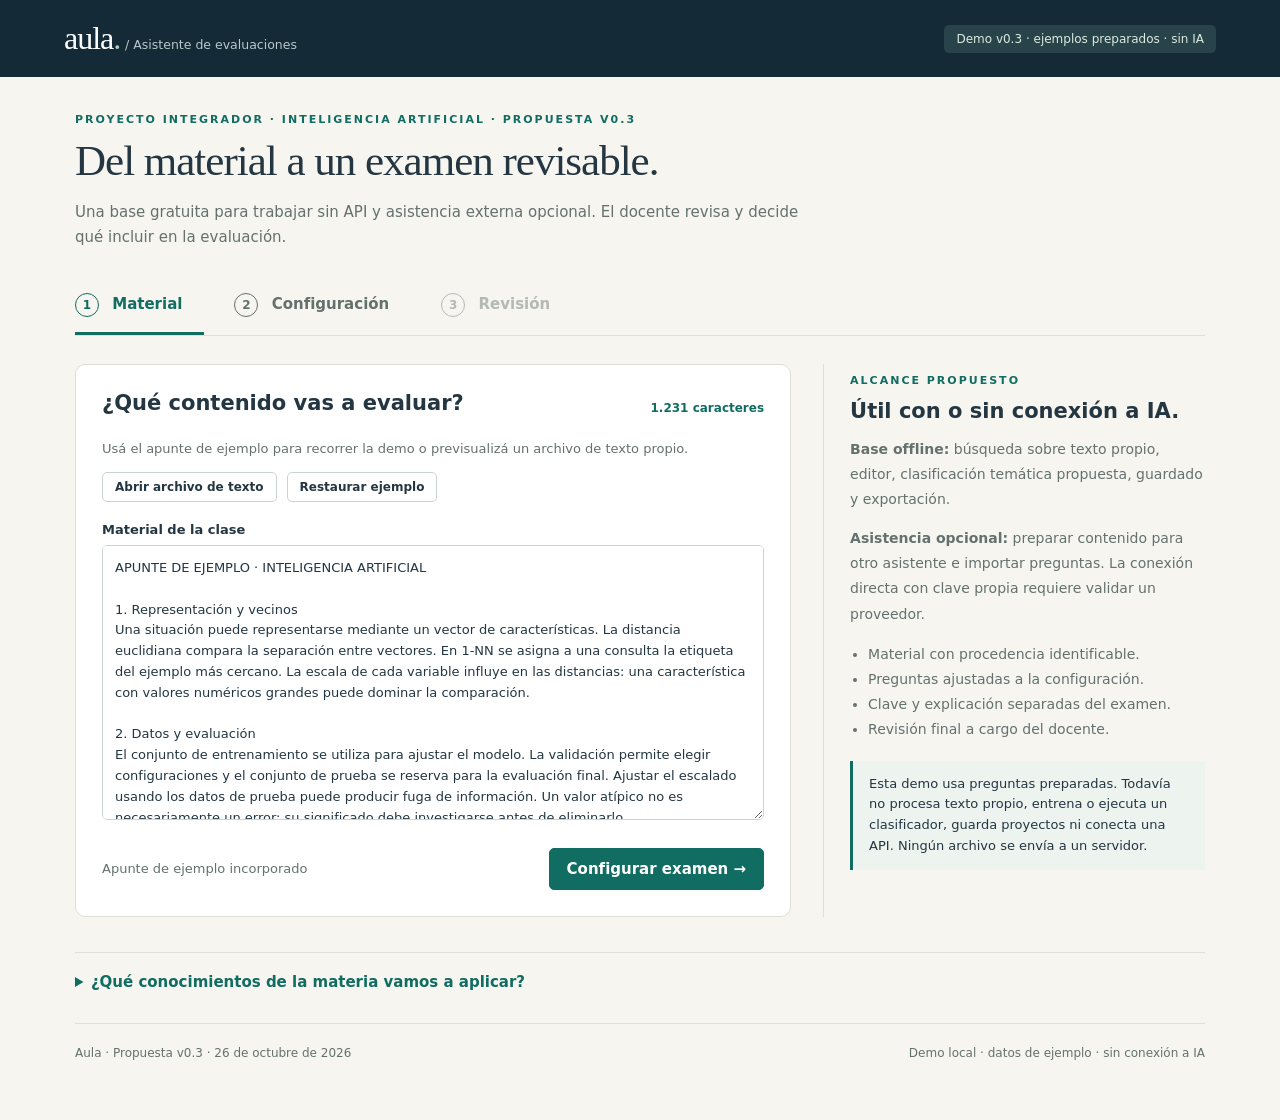
==== commit e25f34f4: "Integrar clasificación temática en la propuesta y demo v0.3" ====
--- a/demo/index.html
+++ b/demo/index.html
@@ -6,21 +6,22 @@
 @media print{header,.hero,.steps,.toolbar,.q-foot,details,footer,.note,.actions,.summary,#editor,.toast,.screen-only{display:none!important}.wrap{padding:0;max-width:none}body{background:white}.q{break-inside:avoid;border:0;border-bottom:1px solid #ccc;border-radius:0;padding:10px 0}.option{border:0;padding:4px}.show-key .option.correct{background:white;border:0}.explanation{display:none!important}.q.discarded{display:none}.print-head{display:block!important}h1{font-size:25px}}
 </style></head>
 <body>
-<header><div><span class="brand">aula<span>.</span></span> <small> / Asistente de evaluaciones</small></div><span class="demo">Demo v0.2 · ejemplos preparados · sin IA</span></header>
+<header><div><span class="brand">aula<span>.</span></span> <small> / Asistente de evaluaciones</small></div><span class="demo">Demo v0.3 · ejemplos preparados · sin IA</span></header>
 <main class="wrap">
-<div class="hero"><div class="eyebrow">Proyecto integrador · Inteligencia Artificial · propuesta v0.2</div><h1>Del material a un examen revisable.</h1><p class="lead">Una base gratuita para trabajar sin API y asistencia externa opcional. El docente revisa y decide qué incluir en la evaluación.</p></div>
+<div class="hero"><div class="eyebrow">Proyecto integrador · Inteligencia Artificial · propuesta v0.3</div><h1>Del material a un examen revisable.</h1><p class="lead">Una base gratuita para trabajar sin API y asistencia externa opcional. El docente revisa y decide qué incluir en la evaluación.</p></div>
 <nav class="steps" aria-label="Etapas"><button class="step active" data-step="1"><b>1</b> Material</button><button class="step" data-step="2"><b>2</b> Configuración</button><button class="step" data-step="3" disabled><b>3</b> Revisión</button></nav>
-<section id="stage1"><div class="grid"><div class="panel"><div class="row" style="justify-content:space-between"><h2>¿Qué contenido vas a evaluar?</h2><span class="count" id="chars"></span></div><p class="subtle">Usá el apunte de ejemplo para recorrer la demo o previsualizá un archivo de texto propio.</p><div class="row"><label class="btn small" for="upload">Abrir archivo de texto</label><input id="upload" type="file" accept=".txt,.md,.html,.htm" hidden><button class="btn small" id="example">Restaurar ejemplo</button></div><label class="field" for="material">Material de la clase</label><textarea id="material" spellcheck="false"></textarea><div id="customNotice" class="note amber" hidden>Podés previsualizar tu texto, pero la demo no interpreta documentos ni genera preguntas nuevas. Para simular un examen, restaurá el apunte de ejemplo.</div><div class="actions"><span class="subtle" id="fileLabel">Apunte de ejemplo incorporado</span><button class="btn primary" id="next">Configurar examen →</button></div></div><aside class="aside"><div class="eyebrow">Alcance propuesto</div><h2 style="margin-top:12px">Útil con o sin conexión a IA.</h2><p><strong>Base offline:</strong> búsqueda sobre texto propio, editor, plantillas simples, guardado del proyecto y exportación.</p><p><strong>Asistencia opcional:</strong> preparar contenido para otro asistente e importar preguntas. La conexión directa con clave propia requiere validar un proveedor.</p><ul><li>Material con procedencia identificable.</li><li>Preguntas ajustadas a la configuración.</li><li>Clave y explicación separadas del examen.</li><li>Revisión final a cargo del docente.</li></ul><div class="note">Esta demo usa preguntas preparadas. Todavía no procesa texto propio, guarda proyectos ni conecta una API. Ningún archivo se envía a un servidor.</div></aside></div></section>
-<section id="stage2" hidden><div class="grid"><div class="panel"><h2>Un examen según tu criterio.</h2><p class="subtle">Definí el tema y la estructura de las preguntas.</p><form id="config"><div class="config"><div class="wide"><label class="field" for="accessMode">Recorrido a presentar</label><select id="accessMode"><option value="basic">Básico sin API · simulación</option><option value="assisted">Asistencia externa opcional · simulación</option></select><div id="accessHelp" class="note">En el producto: búsqueda, editor y plantillas simples sobre texto propio, sin API. En esta demo: selección de ejemplos preparados.</div></div><div class="wide"><label class="field" for="examTitle">Título del examen</label><input id="examTitle" type="text" maxlength="120" value="Inteligencia Artificial · Evaluación de repaso" required></div><div><label class="field" for="topic">Contenido</label><select id="topic"><option value="all">Todos los temas del ejemplo</option><option value="representation">Representación y vecinos</option><option value="data">Datos y evaluación</option><option value="networks">Redes y aprendizaje</option></select></div><div><label class="field" for="amount">Cantidad de preguntas</label><input id="amount" type="number" value="4" min="1" max="6" required><div class="subtle" id="limit" style="margin-top:5px">Hasta 6 ejemplos disponibles.</div></div><div class="wide"><label class="field" for="mode">Respuestas correctas entre cuatro opciones</label><select id="mode"><option value="single">Una correcta por pregunta</option><option value="multi">Dos correctas por pregunta</option><option value="mixed">Combinar preguntas con una y dos correctas</option></select></div></div><div class="note">Las preguntas de esta demo están preparadas de antemano. La configuración selecciona sus variantes; no se está ejecutando generación con IA.</div><div id="configError" class="error" role="alert"></div><div class="actions"><button type="button" class="btn" id="back">← Material</button><button class="btn primary" id="generate">Preparar borrador de ejemplo →</button></div></form></div><aside class="aside"><div class="eyebrow">Alcance inicial</div><h2 style="margin-top:12px">Pocas decisiones, bien resueltas.</h2><p>El mínimo propuesto usa texto propio, cuatro opciones y una o dos respuestas correctas. La generación libre no es una función offline comprometida.</p><p>El modo asistido puede usar intercambio manual con otro asistente. No se promete una API gratuita universal ni un servidor pago.</p><div class="note">Hoy funcionan edición, revisión y descarga de ejemplos. Guardar/importar proyectos y procesar material propio son funciones previstas, todavía no implementadas.</div></aside></div></section>
-<section id="stage3" hidden><div class="print-head" hidden><h1 id="printTitle"></h1><p>Nombre: _______________________ Fecha: ____________</p></div><div class="screen-only"><div class="eyebrow">Borrador del examen</div><h2 id="resultTitle" style="font-family:Georgia,serif;font-size:29px;margin-top:10px"></h2><div class="summary"><div><strong id="total">0</strong><span>preguntas</span></div><div><strong id="approved">0</strong><span>aprobadas</span></div><div><strong id="pending">0</strong><span>por revisar</span></div></div><div class="note">Ejemplos simulados a partir del apunte incorporado. Las referencias muestran el respaldo de los ejemplos; esta demo no ejecuta búsqueda semántica, TF-IDF ni un modelo generativo.</div></div><p class="subtle screen-only" id="selectedRoute"></p><div class="toolbar"><button class="btn" id="reconfigure">← Cambiar configuración</button><label class="toggle"><input type="checkbox" id="showKey"> Mostrar clave y fundamento</label></div><div id="questions"></div><div class="toolbar"><button class="btn primary" id="downloadExam">Descargar examen aprobado</button><button class="btn" id="downloadKey">Descargar clave docente</button><button class="btn" id="print">Imprimir borrador</button></div><p class="subtle screen-only">Las descargas incluyen únicamente preguntas aprobadas. Se guardan como HTML imprimible; desde el navegador podés usar «Guardar como PDF».</p></section>
-<details><summary>¿Qué conocimientos de la materia vamos a aplicar?</summary><div class="concepts"><div><h3>Representar y comparar</h3><p>Vectores, producto escalar, norma y similitud coseno para comparar solicitudes con fragmentos de documentos.</p></div><div><h3>Recuperar y generar</h3><p>Búsqueda simple y TF-IDF/coseno en el núcleo. Contexto para asistencia externa; embeddings y modelos propios son ampliaciones opcionales.</p></div><div><h3>Evaluar y explicar</h3><p>Comparación pequeña de recuperación, revisión de claves y análisis de ambigüedades y referencias. El resultado se mide, no se presupone.</p></div></div></details>
-<footer><span>Aula · Propuesta v0.2 · 26 de octubre de 2026</span><span>Demo local · datos de ejemplo · sin conexión a IA</span></footer>
+<section id="stage1"><div class="grid"><div class="panel"><div class="row" style="justify-content:space-between"><h2>¿Qué contenido vas a evaluar?</h2><span class="count" id="chars"></span></div><p class="subtle">Usá el apunte de ejemplo para recorrer la demo o previsualizá un archivo de texto propio.</p><div class="row"><label class="btn small" for="upload">Abrir archivo de texto</label><input id="upload" type="file" accept=".txt,.md,.html,.htm" hidden><button class="btn small" id="example">Restaurar ejemplo</button></div><label class="field" for="material">Material de la clase</label><textarea id="material" spellcheck="false"></textarea><div id="customNotice" class="note amber" hidden>Podés previsualizar tu texto, pero la demo no interpreta documentos ni genera preguntas nuevas. Para simular un examen, restaurá el apunte de ejemplo.</div><div class="actions"><span class="subtle" id="fileLabel">Apunte de ejemplo incorporado</span><button class="btn primary" id="next">Configurar examen →</button></div></div><aside class="aside"><div class="eyebrow">Alcance propuesto</div><h2 style="margin-top:12px">Útil con o sin conexión a IA.</h2><p><strong>Base offline:</strong> búsqueda sobre texto propio, editor, clasificación temática propuesta, guardado y exportación.</p><p><strong>Asistencia opcional:</strong> preparar contenido para otro asistente e importar preguntas. La conexión directa con clave propia requiere validar un proveedor.</p><ul><li>Material con procedencia identificable.</li><li>Preguntas ajustadas a la configuración.</li><li>Clave y explicación separadas del examen.</li><li>Revisión final a cargo del docente.</li></ul><div class="note">Esta demo usa preguntas preparadas. Todavía no procesa texto propio, entrena o ejecuta un clasificador, guarda proyectos ni conecta una API. Ningún archivo se envía a un servidor.</div></aside></div></section>
+<section id="stage2" hidden><div class="grid"><div class="panel"><h2>Un examen según tu criterio.</h2><p class="subtle">Definí el tema y la estructura de las preguntas.</p><form id="config"><div class="config"><div class="wide"><label class="field" for="accessMode">Recorrido a presentar</label><select id="accessMode"><option value="basic">Básico sin API · simulación</option><option value="assisted">Asistencia externa opcional · simulación</option></select><div id="accessHelp" class="note">En el producto: búsqueda, editor y clasificación temática sobre preguntas propias, sin API. En esta demo: selección de ejemplos preparados.</div></div><div class="wide"><label class="field" for="examTitle">Título del examen</label><input id="examTitle" type="text" maxlength="120" value="Inteligencia Artificial · Evaluación de repaso" required></div><div><label class="field" for="topic">Contenido</label><select id="topic"><option value="all">Todos los temas del ejemplo</option><option value="representation">Representación y vecinos</option><option value="data">Datos y evaluación</option><option value="networks">Redes y aprendizaje</option></select></div><div><label class="field" for="amount">Cantidad de preguntas</label><input id="amount" type="number" value="4" min="1" max="6" required><div class="subtle" id="limit" style="margin-top:5px">Hasta 6 ejemplos disponibles.</div></div><div class="wide"><label class="field" for="mode">Respuestas correctas entre cuatro opciones</label><select id="mode"><option value="single">Una correcta por pregunta</option><option value="multi">Dos correctas por pregunta</option><option value="mixed">Combinar preguntas con una y dos correctas</option></select></div></div><div class="note">Las preguntas de esta demo están preparadas de antemano. La configuración selecciona sus variantes; no se está ejecutando generación con IA.</div><div id="configError" class="error" role="alert"></div><div class="actions"><button type="button" class="btn" id="back">← Material</button><button class="btn primary" id="generate">Preparar borrador de ejemplo →</button></div></form></div><aside class="aside"><div class="eyebrow">Alcance inicial</div><h2 style="margin-top:12px">Pocas decisiones, bien resueltas.</h2><p>El mínimo propuesto usa texto propio, cuatro opciones y una o dos respuestas correctas. La generación libre no es una función offline comprometida.</p><p>El modo asistido puede usar intercambio manual con otro asistente. No se promete una API gratuita universal ni un servidor pago.</p><div class="note">Hoy funcionan edición, revisión y descarga de ejemplos. El clasificador, guardar/importar proyectos y procesar material propio son funciones previstas, todavía no implementadas.</div></aside></div></section>
+<section id="stage3" hidden><div class="print-head" hidden><h1 id="printTitle"></h1><p>Nombre: _______________________ Fecha: ____________</p></div><div class="screen-only"><div class="eyebrow">Borrador del examen</div><h2 id="resultTitle" style="font-family:Georgia,serif;font-size:29px;margin-top:10px"></h2><div class="summary"><div><strong id="total">0</strong><span>preguntas</span></div><div><strong id="approved">0</strong><span>aprobadas</span></div><div><strong id="pending">0</strong><span>por revisar</span></div></div><div class="note">Ejemplos simulados a partir del apunte incorporado. Las etiquetas temáticas son precargadas y corregibles: esta demo no ejecuta un clasificador, TF-IDF ni un modelo generativo.</div></div><p class="subtle screen-only" id="selectedRoute"></p><div class="toolbar"><button class="btn" id="reconfigure">← Cambiar configuración</button><label class="toggle"><input type="checkbox" id="showKey"> Mostrar clave y fundamento</label></div><div id="questions"></div><div class="toolbar"><button class="btn primary" id="downloadExam">Descargar examen aprobado</button><button class="btn" id="downloadKey">Descargar clave docente</button><button class="btn" id="print">Imprimir borrador</button></div><p class="subtle screen-only">Las descargas incluyen únicamente preguntas aprobadas. Se guardan como HTML imprimible; desde el navegador podés usar «Guardar como PDF».</p></section>
+<details><summary>¿Qué conocimientos de la materia vamos a aplicar?</summary><div class="concepts"><div><h3>Representar y comparar</h3><p>Vectores, producto escalar, norma y similitud coseno para comparar solicitudes con fragmentos de documentos.</p></div><div><h3>Recuperar y generar</h3><p>Búsqueda simple y TF-IDF/coseno en el núcleo. Contexto para asistencia externa; embeddings y generación local con modelos de lenguaje son ampliaciones opcionales.</p></div><div><h3>Evaluar y explicar</h3><p>Comparación de recuperación y clasificador temático propuesto: datos, entrenamiento y matriz de confusión. Hoy las etiquetas son ejemplos precargados, no predicciones.</p></div></div></details>
+<footer><span>Aula · Propuesta v0.3 · 26 de octubre de 2026</span><span>Demo local · datos de ejemplo · sin conexión a IA</span></footer>
 </main>
 <dialog id="editor"><form id="editForm"><h2>Editar pregunta</h2><p class="subtle" id="editHint"></p><label class="field" for="editQuestion">Enunciado</label><textarea id="editQuestion" rows="3" required></textarea><div class="label">Opciones · marcá las correctas</div><div id="editOptions"></div><label class="field" for="editExplanation">Fundamento</label><textarea id="editExplanation" rows="3" required></textarea><p class="subtle">La referencia original se conserva. Revisá que siga respaldando los cambios.</p><div class="error" id="editError" role="alert"></div><div class="actions"><button type="button" class="btn" id="cancelEdit">Cancelar</button><button class="btn primary">Guardar y volver a revisar</button></div></form></dialog>
 <div class="toast" id="toast" role="status" hidden></div>
 <script>
 'use strict';
 const $=s=>document.querySelector(s);
+const topicLabels={representation:'Representación y vecinos',data:'Datos y evaluación',networks:'Redes y aprendizaje'};
 const sample=`APUNTE DE EJEMPLO · INTELIGENCIA ARTIFICIAL
 
 1. Representación y vecinos
@@ -40,7 +41,7 @@
 {topic:'networks',section:'3. Redes y aprendizaje',quote:'Backpropagation calcula gradientes de la pérdida; el optimizador utiliza esos gradientes para actualizar parámetros. Una tasa de aprendizaje demasiado grande puede producir inestabilidad.',single:['¿Cuál es la función de backpropagation?',['Calcular los gradientes de la pérdida.','Eliminar la necesidad de una función de pérdida.','Garantizar que el modelo generalice perfectamente.','Elegir por sí solo todas las variables del dataset.'],[0],'Backpropagation calcula gradientes; el optimizador realiza la actualización. Ninguno de los otros efectos está garantizado por el procedimiento.'],multi:['¿Qué dos afirmaciones sobre entrenamiento coinciden con el apunte?',['El optimizador utiliza gradientes para actualizar parámetros.','Una tasa de aprendizaje excesiva puede provocar inestabilidad.','Mejorar en entrenamiento garantiza generalizar.','Backpropagation vuelve innecesarios los datos.'],[0,1],'El optimizador utiliza los gradientes y el tamaño del paso afecta estabilidad. El desempeño de entrenamiento no garantiza generalización y el aprendizaje sigue requiriendo datos.']}
 ];
 let questions=[],editing=-1,custom=false;
-$('#accessMode').onchange=()=>{ $('#accessHelp').textContent=$('#accessMode').value==='basic'?'En el producto: búsqueda, editor y plantillas simples sobre texto propio, sin API. En esta demo: selección de ejemplos preparados.':'En el producto: intercambio con un asistente externo y API directa solo si se valida un proveedor. Esta demo no solicita claves ni conecta servicios; muestra los mismos ejemplos preparados.'; };
+$('#accessMode').onchange=()=>{ $('#accessHelp').textContent=$('#accessMode').value==='basic'?'En el producto: búsqueda, editor y clasificación temática sobre preguntas propias, sin API. En esta demo: selección de ejemplos preparados.':'En el producto: intercambio con un asistente externo y API directa solo si se valida un proveedor. Esta demo no solicita claves ni conecta servicios; muestra los mismos ejemplos preparados.'; };
 function esc(v){return String(v).replace(/[&<>"']/g,c=>({'&':'&amp;','<':'&lt;','>':'&gt;','"':'&quot;',"'":'&#39;'}[c]));}
 function toast(t){$('#toast').textContent=t;$('#toast').hidden=false;clearTimeout(toast.timer);toast.timer=setTimeout(()=>$('#toast').hidden=true,3500);}
 function stage(n){[1,2,3].forEach(i=>{$('#stage'+i).hidden=i!==n;const b=$(`[data-step="${i}"]`);b.classList.toggle('active',i===n);b.setAttribute('aria-current',i===n?'step':'false');});window.scrollTo({top:0,behavior:'smooth'});}
@@ -51,11 +52,12 @@
 $('#next').onclick=()=>{if(!$('#material').value.trim()){toast('Agregá material o restaurá el ejemplo.');return;}stage(2);};$('#back').onclick=()=>stage(1);$('#reconfigure').onclick=()=>stage(2);
 document.querySelectorAll('.step').forEach(b=>b.onclick=()=>stage(Number(b.dataset.step)));
 $('#topic').onchange=()=>{let limit=$('#topic').value==='all'?6:2;$('#amount').max=limit;$('#amount').value=Math.min(Number($('#amount').value)||1,limit);$('#limit').textContent=`Hasta ${limit} ejemplos disponibles para esta selección.`;};
-$('#config').onsubmit=e=>{e.preventDefault();if(custom){toast('Restaurá el material de ejemplo para simular el examen.');return;}const amount=Number($('#amount').value),topic=$('#topic').value;const pool=bank.filter(q=>topic==='all'||q.topic===topic);if(!Number.isInteger(amount)||amount<1||amount>pool.length){$('#configError').textContent='Elegí una cantidad válida para los ejemplos disponibles.';return;}$('#configError').textContent='';const selected=topic==='all'?[bank[0],bank[2],bank[4],bank[1],bank[3],bank[5]]:pool;questions=selected.slice(0,amount).map((b,i)=>{const multi=$('#mode').value==='multi'||($('#mode').value==='mixed'&&i%2===1);const v=multi?b.multi:b.single;const order=[0,1,2,3].map((_,j)=>(j+i)%4);return {q:v[0],options:order.map(j=>v[1][j]),keys:order.map((j,k)=>v[2].includes(j)?k:-1).filter(k=>k>=0),explanation:v[3],section:b.section,quote:b.quote,status:'pending',required:v[2].length};});$('#selectedRoute').textContent=$('#accessMode').value==='basic'?'Recorrido básico simulado · ejemplos preparados, sin búsqueda ni plantillas ejecutadas.':'Recorrido asistido simulado · mismos ejemplos preparados, sin API ni asistente externo conectado.';$('#resultTitle').textContent=$('#examTitle').value;$('#printTitle').textContent=$('#examTitle').value;$('#showKey').checked=false;$('#questions').classList.remove('show-key');$('[data-step="3"]').disabled=false;render();stage(3);toast('Examen de ejemplo preparado. Revisá las preguntas.');};
-function render(){ $('#total').textContent=questions.length;$('#approved').textContent=questions.filter(q=>q.status==='approved').length;$('#pending').textContent=questions.filter(q=>q.status==='pending').length;$('#questions').innerHTML=questions.map((q,i)=>`<article class="q ${q.status==='discarded'?'discarded':''}"><div class="q-top"><span class="q-num">Pregunta ${i+1} · ${q.required===1?'Una correcta':'Dos correctas'}</span><span class="status ${q.status==='approved'?'ok':''}">${q.status==='approved'?'✓ Aprobada':q.status==='discarded'?'Descartada':'Pendiente de revisión'}</span></div><h3>${esc(q.q)}</h3><p class="subtle">${q.required===1?'Marcá una opción.':'Marcá exactamente dos opciones.'}</p><ul class="options">${q.options.map((o,j)=>`<li class="option ${q.keys.includes(j)?'correct':''}"><span class="letter">${String.fromCharCode(65+j)}.</span><span>${esc(o)}</span></li>`).join('')}</ul><div class="explanation"><strong>Clave: ${q.keys.map(k=>String.fromCharCode(65+k)).join(', ')}</strong><p>${esc(q.explanation)}</p><strong>Apunte de ejemplo · ${esc(q.section)}</strong><div class="source">«${esc(q.quote)}»</div><span class="subtle">Referencia del ejemplo incorporado; la edición requiere volver a comprobarla.</span></div><div class="q-foot"><button class="btn small" data-action="edit" data-i="${i}">Editar</button><div class="row"><button class="btn small" data-action="discard" data-i="${i}">${q.status==='discarded'?'Restaurar':'Descartar'}</button><button class="btn small ${q.status==='approved'?'':'primary'}" data-action="approve" data-i="${i}">${q.status==='approved'?'Volver a revisar':'Aprobar pregunta'}</button></div></div></article>`).join('');}
+$('#config').onsubmit=e=>{e.preventDefault();if(custom){toast('Restaurá el material de ejemplo para simular el examen.');return;}const amount=Number($('#amount').value),topic=$('#topic').value;const pool=bank.filter(q=>topic==='all'||q.topic===topic);if(!Number.isInteger(amount)||amount<1||amount>pool.length){$('#configError').textContent='Elegí una cantidad válida para los ejemplos disponibles.';return;}$('#configError').textContent='';const selected=topic==='all'?[bank[0],bank[2],bank[4],bank[1],bank[3],bank[5]]:pool;questions=selected.slice(0,amount).map((b,i)=>{const multi=$('#mode').value==='multi'||($('#mode').value==='mixed'&&i%2===1);const v=multi?b.multi:b.single;const order=[0,1,2,3].map((_,j)=>(j+i)%4);return {q:v[0],options:order.map(j=>v[1][j]),keys:order.map((j,k)=>v[2].includes(j)?k:-1).filter(k=>k>=0),explanation:v[3],topic:b.topic,section:b.section,quote:b.quote,status:'pending',required:v[2].length};});$('#selectedRoute').textContent=$('#accessMode').value==='basic'?'Recorrido básico simulado · ejemplos preparados, sin búsqueda ni clasificador ejecutados.':'Recorrido asistido simulado · mismos ejemplos preparados, sin API ni asistente externo conectado.';$('#resultTitle').textContent=$('#examTitle').value;$('#printTitle').textContent=$('#examTitle').value;$('#showKey').checked=false;$('#questions').classList.remove('show-key');$('[data-step="3"]').disabled=false;render();stage(3);toast('Examen de ejemplo preparado. Revisá las preguntas.');};
+function render(){ $('#total').textContent=questions.length;$('#approved').textContent=questions.filter(q=>q.status==='approved').length;$('#pending').textContent=questions.filter(q=>q.status==='pending').length;$('#questions').innerHTML=questions.map((q,i)=>`<article class="q ${q.status==='discarded'?'discarded':''}"><div class="q-top"><span class="q-num">Pregunta ${i+1} · ${q.required===1?'Una correcta':'Dos correctas'}</span><span class="status ${q.status==='approved'?'ok':''}">${q.status==='approved'?'✓ Aprobada':q.status==='discarded'?'Descartada':'Pendiente de revisión'}</span></div><h3>${esc(q.q)}</h3><label class="subtle screen-only">Tema del ejemplo · etiqueta precargada, sin modelo <select aria-label="Tema de pregunta ${i+1}" data-topic-i="${i}" style="margin:8px 0 12px">${Object.entries(topicLabels).map(([id,label])=>`<option value="${id}" ${q.topic===id?'selected':''}>${esc(label)}</option>`).join('')}</select></label><p class="subtle">${q.required===1?'Marcá una opción.':'Marcá exactamente dos opciones.'}</p><ul class="options">${q.options.map((o,j)=>`<li class="option ${q.keys.includes(j)?'correct':''}"><span class="letter">${String.fromCharCode(65+j)}.</span><span>${esc(o)}</span></li>`).join('')}</ul><div class="explanation"><strong>Clave: ${q.keys.map(k=>String.fromCharCode(65+k)).join(', ')}</strong><p>${esc(q.explanation)}</p><strong>Apunte de ejemplo · ${esc(q.section)}</strong><div class="source">«${esc(q.quote)}»</div><span class="subtle">Referencia del ejemplo incorporado; la edición requiere volver a comprobarla.</span></div><div class="q-foot"><button class="btn small" data-action="edit" data-i="${i}">Editar</button><div class="row"><button class="btn small" data-action="discard" data-i="${i}">${q.status==='discarded'?'Restaurar':'Descartar'}</button><button class="btn small ${q.status==='approved'?'':'primary'}" data-action="approve" data-i="${i}">${q.status==='approved'?'Volver a revisar':'Aprobar pregunta'}</button></div></div></article>`).join('');}
 $('#questions').onclick=e=>{const b=e.target.closest('button[data-action]');if(!b)return;const i=Number(b.dataset.i),q=questions[i];if(b.dataset.action==='edit'){editing=i;$('#editQuestion').value=q.q;$('#editExplanation').value=q.explanation;$('#editHint').textContent=`Conservá ${q.required} respuesta${q.required===1?' correcta':'s correctas'} entre cuatro opciones.`;$('#editOptions').innerHTML=q.options.map((o,j)=>`<div class="editopt"><input type="checkbox" aria-label="Opción ${String.fromCharCode(65+j)} correcta" value="${j}" ${q.keys.includes(j)?'checked':''}><input type="text" aria-label="Texto de opción ${String.fromCharCode(65+j)}" value="${esc(o)}" required></div>`).join('');$('#editError').textContent='';$('#editor').showModal();return;}if(b.dataset.action==='approve')q.status=q.status==='approved'?'pending':'approved';if(b.dataset.action==='discard')q.status=q.status==='discarded'?'pending':'discarded';render();};
 $('#cancelEdit').onclick=()=>$('#editor').close();$('#editForm').onsubmit=e=>{e.preventDefault();const q=questions[editing];const keys=[...$('#editOptions').querySelectorAll('input[type=checkbox]:checked')].map(n=>Number(n.value));if(keys.length!==q.required){$('#editError').textContent=`Marcá exactamente ${q.required} respuesta${q.required===1?'':'s'} correcta${q.required===1?'':'s'}.`;return;}q.q=$('#editQuestion').value.trim();q.options=[...$('#editOptions').querySelectorAll('input[type=text]')].map(n=>n.value.trim());q.explanation=$('#editExplanation').value.trim();if(!q.q||!q.explanation||q.options.some(o=>!o)){ $('#editError').textContent='Completá el enunciado, todas las opciones y el fundamento.';return;}q.keys=keys;q.status='pending';$('#editor').close();render();toast('Cambios guardados. La pregunta vuelve a estar pendiente.');};
+$('#questions').onchange=e=>{if(!e.target.matches('select[data-topic-i]'))return;const q=questions[Number(e.target.dataset.topicI)];q.topic=e.target.value;q.status='pending';render();toast('Etiqueta corregida manualmente. No se ejecutó un clasificador.');};
 $('#showKey').onchange=e=>$('#questions').classList.toggle('show-key',e.target.checked);
-function download(key){const approved=questions.filter(q=>q.status==='approved');if(!approved.length){toast('Aprobá al menos una pregunta antes de descargar.');return;}const title=$('#examTitle').value;const html=`<!doctype html><html lang="es"><meta charset="utf-8"><title>${esc(title)}${key?' · Clave':''}</title><style>body{font:16px Georgia,serif;max-width:800px;margin:45px auto;padding:0 25px;line-height:1.6;color:#192f3b}article{break-inside:avoid;border-bottom:1px solid #ddd;padding:15px 0}li{margin:8px 0}.note{font:12px system-ui;color:#666}h1{font-size:26px}</style><h1>${esc(title)}${key?' · Clave docente':''}</h1><p class="note">Demo v0.2: contenido de ejemplo, sin generación con IA.</p>${key?'':'<p>Nombre: __________________________ Fecha: __________</p>'}${approved.map((q,i)=>`<article><h3>${i+1}. ${esc(q.q)}</h3><p>${q.required===1?'Marcá una opción.':'Marcá exactamente dos opciones.'}</p><ol type="A">${q.options.map((o,j)=>`<li>${esc(o)}${key&&q.keys.includes(j)?' <strong>✓ Correcta</strong>':''}</li>`).join('')}</ol>${key?`<p><strong>Fundamento:</strong> ${esc(q.explanation)}</p><p><strong>Fuente:</strong> Apunte de ejemplo · ${esc(q.section)}</p><blockquote>${esc(q.quote)}</blockquote>`:''}</article>`).join('')}</html>`;const blob=new Blob([html],{type:'text/html;charset=utf-8'}),url=URL.createObjectURL(blob),a=document.createElement('a');a.href=url;a.download=key?'clave_docente_demo.html':'examen_demo.html';a.click();setTimeout(()=>URL.revokeObjectURL(url),1000);toast(key?'Clave docente descargada.':'Examen aprobado descargado.');}
+function download(key){const approved=questions.filter(q=>q.status==='approved');if(!approved.length){toast('Aprobá al menos una pregunta antes de descargar.');return;}const title=$('#examTitle').value;const html=`<!doctype html><html lang="es"><meta charset="utf-8"><title>${esc(title)}${key?' · Clave':''}</title><style>body{font:16px Georgia,serif;max-width:800px;margin:45px auto;padding:0 25px;line-height:1.6;color:#192f3b}article{break-inside:avoid;border-bottom:1px solid #ddd;padding:15px 0}li{margin:8px 0}.note{font:12px system-ui;color:#666}h1{font-size:26px}</style><h1>${esc(title)}${key?' · Clave docente':''}</h1><p class="note">Demo v0.3: contenido de ejemplo, sin generación con IA.</p>${key?'':'<p>Nombre: __________________________ Fecha: __________</p>'}${approved.map((q,i)=>`<article><h3>${i+1}. ${esc(q.q)}</h3><p>${q.required===1?'Marcá una opción.':'Marcá exactamente dos opciones.'}</p><ol type="A">${q.options.map((o,j)=>`<li>${esc(o)}${key&&q.keys.includes(j)?' <strong>✓ Correcta</strong>':''}</li>`).join('')}</ol>${key?`<p><strong>Fundamento:</strong> ${esc(q.explanation)}</p><p><strong>Fuente:</strong> Apunte de ejemplo · ${esc(q.section)}</p><blockquote>${esc(q.quote)}</blockquote>`:''}</article>`).join('')}</html>`;const blob=new Blob([html],{type:'text/html;charset=utf-8'}),url=URL.createObjectURL(blob),a=document.createElement('a');a.href=url;a.download=key?'clave_docente_demo.html':'examen_demo.html';a.click();setTimeout(()=>URL.revokeObjectURL(url),1000);toast(key?'Clave docente descargada.':'Examen aprobado descargado.');}
 $('#downloadExam').onclick=()=>download(false);$('#downloadKey').onclick=()=>download(true);$('#print').onclick=()=>window.print();restore();
 </script></body></html>
